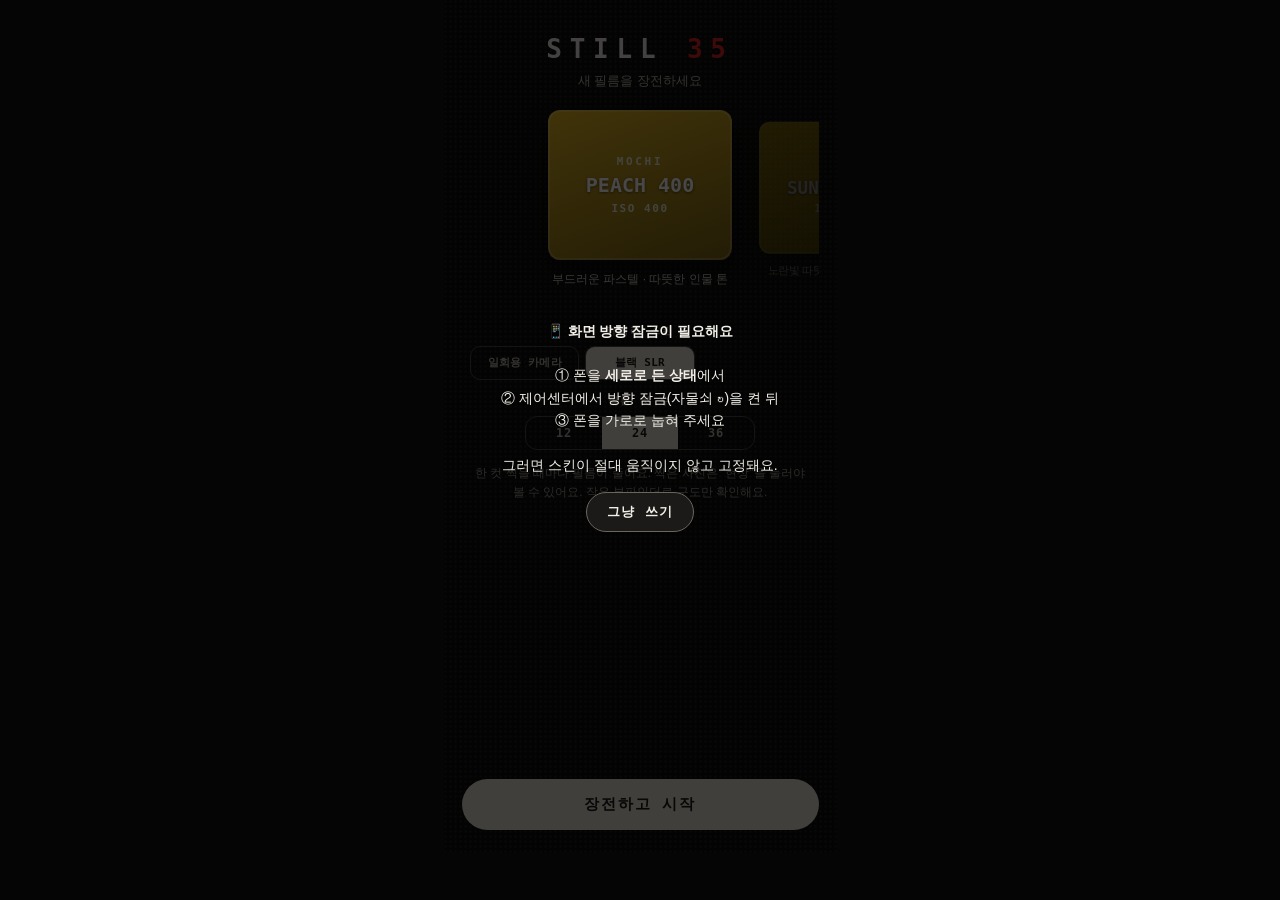
==== index.html @ a6c216f4 "Still camera web app" ====
<!doctype html>
<html lang="ko">
<head>
<meta charset="utf-8">
<meta name="viewport" content="width=device-width,initial-scale=1,viewport-fit=cover">
<meta name="apple-mobile-web-app-capable" content="yes">
<meta name="apple-mobile-web-app-status-bar-style" content="black-translucent">
<title>Still Film</title>
<link rel="manifest" href="manifest.json">
<link rel="stylesheet" href="film.css?v=20261022a">
<link rel="stylesheet" href="skins.css?v=20261022a">
<link rel="stylesheet" href="bodies.css?v=20261022a">
<link rel="stylesheet" href="photo.css?v=20261022a">
<link rel="stylesheet" href="realskins.css?v=20261022a">
<link rel="stylesheet" href="photo2.css?v=20261022a">
<link rel="stylesheet" href="photo3.css?v=20261022a">
<link rel="stylesheet" href="photo4.css?v=20261022a">
<link rel="apple-touch-icon" href="icons/film-180.png">
<meta name="theme-color" content="#000000">
<meta name="apple-mobile-web-app-title" content="Still Film">
<style>
:root{
  --bg:#050505; --ink:#f2efe8; --dim:#8d8a84; --red:#d8231f; --metal:#c9c6bf;
  --mono:ui-monospace,"SF Mono",Menlo,Consolas,monospace;
}
*{box-sizing:border-box;margin:0;padding:0;-webkit-tap-highlight-color:transparent}
html,body{height:100%;background:var(--bg);color:var(--ink);font-family:-apple-system,"SF Pro Text","Segoe UI",sans-serif;overflow:hidden}
.app{position:relative;width:393px;height:852px;margin:0 auto;background:var(--bg);overflow:hidden}
@media (max-width:420px){.app{width:100vw;height:100dvh}}

/* status bar */
.status{height:47px;display:flex;justify-content:space-between;align-items:flex-end;padding:0 30px 6px;font-size:15px;font-weight:600}
.status .r{display:flex;gap:6px;align-items:center;font-size:12px}
.bat{width:24px;height:11px;border:1px solid var(--dim);border-radius:3px;position:relative}
.bat::after{content:"";position:absolute;inset:1px 5px 1px 1px;background:var(--ink);border-radius:1px}

/* top bar */
.top{height:52px;display:flex;align-items:center;justify-content:space-between;padding:0 22px}
.top .ic{width:34px;height:34px;display:grid;place-items:center;color:var(--ink)}
.top svg{width:22px;height:22px;stroke:currentColor;fill:none;stroke-width:1.4;stroke-linecap:round;stroke-linejoin:round}
.dot{width:9px;height:9px;border-radius:50%;background:var(--red);box-shadow:0 0 8px rgba(216,35,31,.7)}
.ratio{font:500 12px var(--mono);letter-spacing:.08em;border:1px solid var(--dim);padding:5px 9px;border-radius:3px}

/* viewfinder 2:3 */
.vf{position:relative;width:100%;height:calc(393px*1.5);background:#000;overflow:hidden}
@media (max-width:420px){.vf{height:calc(100vw*1.5)}}
.scene{position:absolute;inset:0;width:100%;height:100%;transition:filter .3s}
.grain{position:absolute;inset:0;width:100%;height:100%;mix-blend-mode:overlay;opacity:.35;pointer-events:none}
.vig{position:absolute;inset:0;background:radial-gradient(ellipse at center,transparent 55%,rgba(0,0,0,.45));pointer-events:none}
.grid{position:absolute;inset:0;background:
  linear-gradient(to right,transparent 33.2%,rgba(255,255,255,.22) 33.3%,transparent 33.5%,transparent 66.5%,rgba(255,255,255,.22) 66.6%,transparent 66.8%),
  linear-gradient(to bottom,transparent 33.2%,rgba(255,255,255,.22) 33.3%,transparent 33.5%,transparent 66.5%,rgba(255,255,255,.22) 66.6%,transparent 66.8%);pointer-events:none}
/* leica frame lines */
.frame{position:absolute;left:18px;right:18px;top:40px;bottom:150px;pointer-events:none}
.frame i{position:absolute;width:22px;height:22px;border:solid rgba(255,255,255,.9);border-width:0}
.frame i:nth-child(1){left:0;top:0;border-width:1.5px 0 0 1.5px}
.frame i:nth-child(2){right:0;top:0;border-width:1.5px 1.5px 0 0}
.frame i:nth-child(3){left:0;bottom:0;border-width:0 0 1.5px 1.5px}
.frame i:nth-child(4){right:0;bottom:0;border-width:0 1.5px 1.5px 0}
.focus{position:absolute;left:50%;top:46%;width:74px;height:74px;margin:-37px 0 0 -37px;border:1px solid rgba(255,255,255,.85);pointer-events:none}
.focus::before,.focus::after{content:"";position:absolute;background:var(--red)}
.focus::before{left:50%;top:-8px;width:1px;height:8px}
.focus::after{left:50%;bottom:-8px;width:1px;height:8px}

/* readout */
.readout{position:absolute;left:0;right:0;top:0;display:flex;justify-content:center;gap:16px;padding:12px 0;font:500 11.5px var(--mono);letter-spacing:.06em;color:var(--ink);text-shadow:0 1px 3px rgba(0,0,0,.6)}
.readout b{color:#ffd23f;font-weight:600}
body.shot .app{margin:0}

/* ── 실사용 UI 보강 ── */
body:not(.shot) .status > *{visibility:hidden}   /* 가짜 상태바는 스크린샷 전용 */
body:not(.shot) .home{display:none}
.bar{position:absolute;left:0;right:0;background:rgba(0,0,0,.82);pointer-events:none;z-index:2}
.toast{position:absolute;top:44px;left:50%;transform:translateX(-50%);padding:7px 14px;border-radius:16px;background:rgba(0,0,0,.7);font:500 12px var(--mono);letter-spacing:.04em;opacity:0;transition:opacity .25s;pointer-events:none;z-index:6;white-space:nowrap}
.toast.on{opacity:1}
.msg{position:absolute;inset:0;display:none;flex-direction:column;align-items:center;justify-content:center;gap:16px;background:rgba(0,0,0,.72);text-align:center;font-size:14px;line-height:1.6;padding:0 40px;z-index:7}
.msg.on{display:flex}
.msg button,.gb button{font:600 13px var(--mono);letter-spacing:.1em;padding:10px 20px;border-radius:20px;border:1px solid #6b665c;background:#1b1a18;color:var(--ink)}
.shotflash{position:absolute;inset:0;background:#000;opacity:0;pointer-events:none;z-index:5}
.shotflash.on{opacity:1}
.countdown{position:absolute;inset:0;display:none;place-items:center;font:200 120px var(--mono);color:#fff;text-shadow:0 2px 12px rgba(0,0,0,.6);z-index:5;pointer-events:none}
.countdown.on{display:grid}
.top .ic[data-v]::after{content:attr(data-v);position:absolute;margin:30px 0 0 22px;font:700 8px var(--mono);color:#ffd23f}
.top .ic{position:relative}
.top .ic[data-v=""]::after{content:""}
.dial .mk{position:absolute;top:-7px;width:2px;height:26px;margin-left:-1px;background:var(--red);z-index:2}
.app .dial .ticks::after{display:none}
.thumb,.flip,.shutter,.ratio,.top .ic,.zoom span,.filters div{cursor:pointer}
.gallery{position:absolute;inset:0;background:#000;z-index:20;display:none;flex-direction:column}
.gallery.on{display:flex}
.gh{display:flex;justify-content:space-between;align-items:center;padding:58px 22px 12px;font:600 14px var(--mono);letter-spacing:.12em}
#gclose{color:var(--dim)}
.gg{flex:1;overflow:auto;display:grid;grid-template-columns:repeat(3,1fr);gap:2px;align-content:start}
.gg img{width:100%;aspect-ratio:1;object-fit:cover}
.gg .empty{grid-column:1/-1;text-align:center;color:var(--dim);margin-top:80px;font-size:14px}
.gv{position:absolute;inset:0;background:#000;display:none;flex-direction:column;align-items:center;justify-content:center;gap:20px;padding-top:40px}
.gv.on{display:flex}
.gv img{max-width:100%;max-height:70%}
.gb{display:flex;gap:10px}
.gb .del{color:#ff7b72}

/* ── 옛날 카메라 바디 (가죽·금속) ── */
.app{background:
  radial-gradient(circle at 30% 30%,rgba(255,255,255,.05) 0 1px,transparent 1.5px) 0 0/5px 5px,
  radial-gradient(circle at 70% 70%,rgba(0,0,0,.55) 0 1px,transparent 1.6px) 2px 2px/5px 5px,
  linear-gradient(#1a1a19,#0d0d0c)}
.app .vf{box-shadow:0 -1px 0 #4a4741,0 1px 0 #4a4741,0 -3px 0 #050505,0 3px 0 #050505}
.app .top .ic{width:36px;height:36px;border-radius:50%;color:#1b1a18;
  background:radial-gradient(circle at 35% 30%,#dedad0,#8f8b82 60%,#55524b);box-shadow:0 0 0 1.5px #0a0a0a,0 2px 3px rgba(0,0,0,.6)}
.app .top svg{width:18px;height:18px;stroke-width:1.6}
.app .ratio{color:#9b968b;border-color:#4a4741;text-shadow:0 1px 0 #000;letter-spacing:.16em}
.app .bottom{background:transparent}
.app .dial .ticks{background:repeating-linear-gradient(to right,#d4d0c6 0 2px,#5d5a53 2px 5px);height:12px;top:12px;border-radius:3px;box-shadow:0 0 0 1.5px #0a0a0a,0 2px 4px rgba(0,0,0,.6);opacity:1}
.app .dial .ticks::after{top:-7px;height:26px}
.app .dial .lab{color:#9b968b;letter-spacing:.1em;top:-10px}
.app .dial{height:30px;margin-bottom:14px}
.app .shutter{background:repeating-conic-gradient(#cfcbc1 0 4deg,#8a867d 4deg 8deg);padding:9px;box-shadow:0 0 0 2px #0a0a0a,0 4px 8px rgba(0,0,0,.7)}
.app .shutter b{background:radial-gradient(circle at 38% 32%,#f9f7f0,#bcb9b0 50%,#7a776f);box-shadow:inset 0 0 0 1.5px rgba(0,0,0,.35),inset 0 -5px 8px rgba(0,0,0,.3);position:relative}
.app .shutter b::after{content:"";position:absolute;left:50%;top:50%;width:9px;height:9px;margin:-4.5px 0 0 -4.5px;border-radius:50%;background:var(--red)}
.app .shutter{width:84px;height:84px}
.app .thumb{box-shadow:0 0 0 2px #0a0a0a,0 0 0 3px #4a4741;border:0}
.app .flip{border:0;color:#1b1a18;background:radial-gradient(circle at 35% 30%,#dedad0,#8f8b82 60%,#55524b);box-shadow:0 0 0 1.5px #0a0a0a,0 2px 3px rgba(0,0,0,.6)}
/* level */
.level{position:absolute;left:50%;top:46%;width:150px;height:1px;margin-left:-75px;background:rgba(255,255,255,.0)}
.lvl{position:absolute;left:50%;bottom:132px;width:120px;margin-left:-60px;height:12px}
.lvl::before,.lvl::after{content:"";position:absolute;top:5px;height:1px;width:46px;background:rgba(255,255,255,.7)}
.lvl::before{left:0}.lvl::after{right:0}
.lvl em{position:absolute;left:50%;top:0;width:1px;height:11px;background:var(--red)}

/* overlay controls on viewfinder */
.zoom{position:absolute;left:0;right:0;bottom:84px;display:flex;justify-content:center;gap:10px}
.zoom span{font:500 12px var(--mono);width:36px;height:36px;border-radius:50%;display:grid;place-items:center;background:rgba(0,0,0,.45);backdrop-filter:blur(6px);color:var(--ink)}
.zoom span.on{color:#ffd23f;border:1px solid rgba(255,210,63,.6)}
.filters{position:absolute;left:0;right:0;bottom:14px;display:flex;gap:10px;overflow:hidden;padding:0 14px;justify-content:space-between}
.filters div{flex:1;text-align:center;font:500 9.5px var(--mono);letter-spacing:.04em;color:var(--dim);text-shadow:0 1px 2px #000}
.filters div i{display:block;margin:0 auto 5px;width:38px;height:38px;border-radius:50%;border:1px solid rgba(255,255,255,.35);background-size:cover}
.filters div.on{color:var(--ink)}
.filters div.on i{border:1.5px solid var(--red);box-shadow:0 0 0 2px rgba(0,0,0,.5)}

/* bottom body */
.bottom{position:absolute;left:0;right:0;bottom:0;height:calc(852px - 47px - 52px - 393px*1.5);display:flex;flex-direction:column;justify-content:center;background:linear-gradient(#0a0a0a,#000)}
@media (max-width:420px){.bottom{height:calc(100dvh - 99px - 100vw*1.5)}}
.dial{height:22px;position:relative;margin:0 40px 10px;color:var(--dim);font:10px var(--mono)}
.dial .ticks{position:absolute;left:0;right:0;top:10px;height:8px;background:repeating-linear-gradient(to right,var(--dim) 0 1px,transparent 1px 12px);opacity:.7}
.dial .ticks::after{content:"";position:absolute;left:50%;top:-6px;width:1.5px;height:14px;background:var(--red)}
.dial .lab{position:absolute;top:-4px;left:0;right:0;display:flex;justify-content:space-between}
.row{display:flex;align-items:center;justify-content:space-between;padding:0 38px}
.thumb{width:46px;height:46px;border-radius:8px;border:1px solid #333;background:linear-gradient(160deg,#7fb0e6,#d9b98a 70%,#3b3025)}
.shutter{width:76px;height:76px;border-radius:50%;background:radial-gradient(circle at 35% 30%,#fafaf7,#c5c2ba 45%,#7e7b74 100%);padding:5px;box-shadow:0 0 0 2px #1a1a1a,0 0 0 3px #555}
.shutter b{display:block;width:100%;height:100%;border-radius:50%;background:radial-gradient(circle at 40% 35%,#f6f4ee,#b9b6ae);box-shadow:inset 0 0 0 1px rgba(0,0,0,.25),inset 0 -4px 8px rgba(0,0,0,.25)}
.flip{width:46px;height:46px;border-radius:50%;display:grid;place-items:center;border:1px solid #333;color:var(--ink)}
.flip svg{width:22px;height:22px;stroke:currentColor;fill:none;stroke-width:1.4;stroke-linecap:round;stroke-linejoin:round}
.home{position:absolute;bottom:7px;left:50%;width:134px;height:5px;margin-left:-67px;background:var(--ink);border-radius:3px;opacity:.9}
video#cam{position:absolute;inset:0;width:100%;height:100%;object-fit:cover;display:none}

/* ═══ 레이아웃 v2: 실기기 폭 대응 + 가로 모드 + 필터 스크롤 ═══ */
:root{--st:max(47px,env(safe-area-inset-top,0px))}
.app{display:flex;flex-direction:column}
@media (max-width:900px){.app{width:100vw;height:100dvh;margin:0}}
.app .status{height:var(--st);flex:0 0 auto}
.app .top{flex:0 0 52px}
.app .vf{flex:0 1 calc(100vw*1.5);height:auto;min-height:0;width:100%}
.app .bottom{position:relative;flex:1 0 170px;height:auto;left:auto;right:auto;bottom:auto}
.app .frame{top:40px;bottom:96px}
/* 필터 스크롤 스트립 */
.app .filters{left:0;right:0;bottom:0;display:flex;gap:0;overflow-x:auto;overflow-y:hidden;padding:26px 27% 12px;justify-content:flex-start;
  scroll-snap-type:x mandatory;-webkit-overflow-scrolling:touch;scrollbar-width:none;
  background:linear-gradient(transparent,rgba(0,0,0,.62) 45%)}
.app .filters::-webkit-scrollbar{display:none}
.app .filters div{flex:0 0 var(--fw,180px);scroll-snap-align:center;text-align:center;padding:0 2px;opacity:.42;transition:opacity .2s;white-space:nowrap}
.app .filters div b{display:block;font:600 11.5px var(--mono);letter-spacing:.1em;color:var(--ink)}
.app .filters div em{display:block;font:400 10.5px -apple-system,"SF Pro Text",sans-serif;font-style:normal;color:#d9d4c7;margin-top:4px;min-height:14px;opacity:0;transition:opacity .2s}
.app .filters div.on{opacity:1}
.app .filters div.on em{opacity:1}
.fmark{position:absolute;left:50%;bottom:50px;width:1.5px;height:9px;margin-left:-.75px;background:var(--red);z-index:3;pointer-events:none}
.app .zoom{bottom:96px}
.gf{position:absolute;left:0;right:0;bottom:0;padding:12px 20px calc(18px + env(safe-area-inset-bottom,0px));background:linear-gradient(transparent,#000 40%);display:flex;justify-content:center}
.gf button{font:600 14px var(--mono);letter-spacing:.1em;padding:14px 28px;border-radius:26px;border:1px solid #8d8a84;background:#1b1a18;color:var(--ink);min-width:240px}
.gh{padding-top:calc(max(env(safe-area-inset-top,0px),44px) + 12px)}
#gclose{color:var(--ink);padding:8px 0 8px 16px}
.gg{padding-bottom:100px}
.gv{z-index:3}
.gv .gb{padding-bottom:calc(10px + env(safe-area-inset-bottom,0px))}

/* ── 가로 모드 ── */
@media (orientation:landscape) and (max-height:600px){
  .app{flex-direction:row}
  .app .status{display:none}
  .app .top{order:1;flex:0 0 calc(104px + env(safe-area-inset-left,0px));height:auto;flex-direction:column;justify-content:space-evenly;align-items:center;padding:8px 0 8px env(safe-area-inset-left,0px)}
  .app .vf{order:2;flex:1 1 auto;width:auto;height:100%;min-width:0}
  .app .bottom{order:3;flex:0 0 calc(124px + env(safe-area-inset-right,0px));height:auto;min-height:0;padding:10px env(safe-area-inset-right,0px) 10px 0;align-items:center;justify-content:space-between}
  .app .row{flex-direction:column;gap:12px;padding:0}
  .app .dial{width:92px;margin:0;height:30px}
  .app .dial .lab{display:none}
  .app .frame{top:34px;bottom:78px;left:26px;right:26px}
  .app .lvl{bottom:96px}
  .app .zoom{left:auto;right:10px;bottom:auto;top:46%;transform:translateY(-50%);flex-direction:column;justify-content:flex-start}
  .app .filters{padding-top:18px;padding-bottom:6px}
  .fmark{bottom:42px}
  .toast{top:36px}
  .app .readout{padding:8px 0}
}
</style>
</head>
<body>
<div class="app" id="app">
  <div class="status"><span id="clock">9:41</span><span class="r">5G <span class="bat"></span></span></div>

  <div class="top">
    <span class="ic"><svg viewBox="0 0 24 24"><circle cx="12" cy="12" r="3"/><path d="M12 3v3M12 18v3M3 12h3M18 12h3M5.6 5.6l2.1 2.1M16.3 16.3l2.1 2.1M18.4 5.6l-2.1 2.1M7.7 16.3l-2.1 2.1"/></svg></span>
    <span class="ic"><svg viewBox="0 0 24 24"><path d="M13 3L6 13h5l-1 8 7-10h-5z"/></svg></span>
    <span class="dot"></span>
    <span class="ic"><svg viewBox="0 0 24 24"><circle cx="12" cy="13" r="7"/><path d="M12 13V9M10 3h4"/></svg></span>
    <span class="ratio">3:2</span>
  </div>

  <div class="vf">
    <video id="cam" playsinline muted autoplay></video>
    <svg class="scene" id="scene" viewBox="0 0 393 590" preserveAspectRatio="xMidYMid slice" style="filter:saturate(.92) contrast(1.05) sepia(.18) hue-rotate(-6deg) brightness(1.02)">
      <defs>
        <linearGradient id="sky" x1="0" y1="0" x2="0" y2="1"><stop offset="0" stop-color="#2f6fb5"/><stop offset=".55" stop-color="#8fbce0"/><stop offset="1" stop-color="#e9d9b8"/></linearGradient>
        <linearGradient id="road" x1="0" y1="0" x2="0" y2="1"><stop offset="0" stop-color="#6d6a64"/><stop offset="1" stop-color="#3a3834"/></linearGradient>
        <filter id="blur"><feGaussianBlur stdDeviation="14"/></filter>
      </defs>
      <rect width="393" height="590" fill="url(#sky)"/>
      <g fill="#fff" filter="url(#blur)" opacity=".92"><ellipse cx="90" cy="120" rx="110" ry="30"/><ellipse cx="260" cy="170" rx="130" ry="26"/><ellipse cx="330" cy="80" rx="80" ry="20"/></g>
      <g fill="#fff" opacity=".85"><ellipse cx="110" cy="135" rx="70" ry="14"/><ellipse cx="250" cy="182" rx="90" ry="12"/></g>
      <!-- buildings -->
      <g>
        <rect x="-5" y="300" width="118" height="190" fill="#b4513a"/>
        <rect x="113" y="270" width="96" height="220" fill="#e4dccd"/>
        <rect x="209" y="320" width="110" height="170" fill="#8b4a35"/>
        <rect x="319" y="285" width="90" height="205" fill="#d3c9b6"/>
        <g fill="#2b3a4a" opacity=".75">
          <rect x="14" y="325" width="22" height="30"/><rect x="50" y="325" width="22" height="30"/><rect x="14" y="380" width="22" height="30"/><rect x="50" y="380" width="22" height="30"/>
          <rect x="128" y="295" width="20" height="26"/><rect x="164" y="295" width="20" height="26"/><rect x="128" y="345" width="20" height="26"/><rect x="164" y="345" width="20" height="26"/>
          <rect x="226" y="345" width="22" height="28"/><rect x="266" y="345" width="22" height="28"/>
          <rect x="334" y="312" width="20" height="28"/><rect x="366" y="312" width="20" height="28"/>
        </g>
      </g>
      <!-- trees -->
      <g fill="#35552b"><circle cx="30" cy="305" r="34"/><circle cx="68" cy="320" r="28"/><circle cx="340" cy="330" r="38"/></g>
      <!-- road -->
      <rect y="490" width="393" height="100" fill="url(#road)"/>
      <path d="M180 590 L196 490 L202 490 L240 590Z" fill="#e8e1cf" opacity=".85"/>
      <!-- pole + wires -->
      <rect x="258" y="130" width="5" height="370" fill="#2d2d2d"/>
      <path d="M0 150 Q130 175 258 142 T393 150" stroke="#222" stroke-width="1.2" fill="none"/>
      <path d="M0 170 Q130 196 258 162 T393 170" stroke="#222" stroke-width="1.2" fill="none"/>
      <rect x="248" y="140" width="25" height="9" fill="#2d2d2d"/>
      <!-- sign -->
      <circle cx="262" cy="250" r="17" fill="#fff" stroke="#c6282a" stroke-width="5"/>
      <text x="262" y="256" font-size="15" font-weight="700" text-anchor="middle" fill="#222" font-family="Arial">50</text>
    </svg>
    <svg class="grain" id="grain" xmlns="http://www.w3.org/2000/svg"><filter id="n"><feTurbulence type="fractalNoise" baseFrequency=".9" numOctaves="2" stitchTiles="stitch"/><feColorMatrix type="saturate" values="0"/></filter><rect width="100%" height="100%" filter="url(#n)"/></svg>
    <div class="vig"></div>
    <div class="grid"></div>
    <div class="frame"><i></i><i></i><i></i><i></i></div>
    <div class="focus"></div>
    <div class="readout"><span>ISO <b>100</b></span><span>1/250</span><span>EV <b>+0.3</b></span><span>AWB</span></div>
    <div class="lvl"><em></em></div>
    <div class="zoom"><span>0.5</span><span class="on">1×</span><span>2</span></div>
    <div class="filters" id="filters"></div>
  </div>

  <div class="bottom">
    <div class="dial"><div class="lab"><span>−2</span><span>−1</span><span>0</span><span>+1</span><span>+2</span></div><div class="ticks"></div></div>
    <div class="row">
      <div class="thumb"></div>
      <div class="shutter" id="shutter"><b></b></div>
      <div class="flip"><svg viewBox="0 0 24 24"><path d="M4 9a8 8 0 0113-3l2 2M20 15a8 8 0 01-13 3l-2-2M19 4v4h-4M5 20v-4h4"/></svg></div>
    </div>
  </div>
  <div class="home"></div>
</div>

<script>window.STILL_APP="film"</script>
<script src="app.js?v=20261022a"></script>
</body>
</html>
---- film.css ----
/* ═════ 필름 카메라 UI · 장전 화면 · 앨범 · 뷰어 · 모달 ═════ */
:root{--ink:#f2efe8;--dim:#8d8a84;--red:#d8231f;--mono:ui-monospace,"SF Mono",Menlo,Consolas,monospace;--amber:#ffcf5a}
.fadeov{position:absolute;inset:0;pointer-events:none}
.app .filters div small{display:block;font:500 9px var(--mono);letter-spacing:.12em;color:#a8a398;margin-top:3px}

/* 모드 전환 */
.m-film .status,.m-film .top,.m-film .vf,.m-film .bottom,.m-film .home{display:none!important}
.film{position:absolute;inset:0;display:none;z-index:8;overflow:hidden;--c:#e8b923;--sf:env(safe-area-inset-top,0px)}
.m-film .film{display:block}

/* 필름 카메라 뒷면: 검정 다이아몬드 가죽 + 은색 윗판 */
.shell{position:absolute;inset:0;display:flex;flex-direction:column;align-items:center;
  background:
    repeating-linear-gradient(45deg,rgba(0,0,0,.6) 0 1.5px,transparent 1.5px 9px),
    repeating-linear-gradient(-45deg,rgba(0,0,0,.6) 0 1.5px,transparent 1.5px 9px),
    repeating-linear-gradient(45deg,rgba(255,255,255,.055) 0 1px,transparent 1px 9px) 4px 0,
    #181817}
.plate2{position:relative;flex:0 0 auto;width:100%;height:calc(var(--sf) + 258px);z-index:2;
  background:repeating-linear-gradient(90deg,rgba(255,255,255,.14) 0 1px,transparent 1px 3px),linear-gradient(#e8e3d5,#bfb9aa 55%,#9d978a 56%,#c9c3b5);
  border-bottom:2px solid #0a0a0a;box-shadow:0 6px 14px rgba(0,0,0,.75),inset 0 -2px 0 rgba(255,255,255,.35)}
.pt{position:absolute;left:0;right:0;top:calc(var(--sf) + 14px);text-align:center;font:800 11px var(--mono);letter-spacing:.7em;text-indent:.7em;color:#6a6458;text-shadow:0 1px 0 rgba(255,255,255,.5)}
.cnt,.onsw{position:absolute;top:calc(var(--sf) + 56px);width:70px;height:46px;border-radius:9px;background:#0b0b0a;box-shadow:inset 0 0 8px #000,0 0 0 2px #6d675b,0 2px 5px rgba(0,0,0,.5)}
.cnt{left:20px;display:flex;flex-direction:column;align-items:center;justify-content:center}
.cnt small{font:600 8px var(--mono);letter-spacing:.2em;color:#9a8750}
.cnt b{font:600 26px var(--mono);color:#ffcf5a;text-shadow:0 0 8px rgba(255,170,40,.6);line-height:1.05}
.cnt b.low{color:#ff6a4a;text-shadow:0 0 8px rgba(255,60,40,.7)}
.onsw{right:20px;display:flex;align-items:center;justify-content:center;gap:7px}
.onsw i{width:26px;height:12px;border-radius:6px;background:linear-gradient(#d9d5ca,#8d897f)}
.onsw small{font:700 9px var(--mono);color:#c9c4b8;letter-spacing:.14em}
.eye{position:absolute;left:50%;top:calc(var(--sf) + 40px);transform:translateX(-50%);padding:10px;border-radius:20px;background:#0b0b0a;
  box-shadow:0 0 0 3px #6d675b,0 0 0 5px #0b0b0a,0 8px 14px rgba(0,0,0,.6)}
.vfwin{position:relative;height:170px;aspect-ratio:2/3;background:#000;border-radius:9px;overflow:hidden;box-shadow:inset 0 0 22px rgba(0,0,0,.9)}
.vfwin::after{content:"";position:absolute;inset:0;background:linear-gradient(125deg,rgba(255,255,255,.14),transparent 38%),radial-gradient(ellipse at center,transparent 58%,rgba(0,0,0,.5));pointer-events:none}
.vfframe{position:absolute;inset:9px;border:1px solid rgba(255,255,255,.55);pointer-events:none;z-index:2}
.vfframe::before,.vfframe::after{content:"";position:absolute;left:50%;background:var(--red)}
.vfframe::before{top:0;width:1px;height:6px}.vfframe::after{bottom:0;width:1px;height:6px}

/* 필름 라벨 창 (필름 상자가 보이는 메모 홀더) */
.memo{flex:0 0 auto;margin-top:28px;padding:9px;border-radius:7px;background:linear-gradient(#dcd7c9,#9e988a);box-shadow:0 4px 10px rgba(0,0,0,.75),inset 0 1px 0 rgba(255,255,255,.65)}
.mwin{position:relative;width:216px;height:138px;border:3px solid #0a0a0a;overflow:hidden;background:#f4f1e8}
.mwin::after{content:"";position:absolute;inset:0;background:linear-gradient(120deg,rgba(255,255,255,.35),transparent 30%);pointer-events:none}
.lbl{position:absolute;inset:0;display:flex;flex-direction:column;justify-content:space-between;padding:8px 10px 7px;color:#141414;font-family:var(--mono);--ct:#fff}
.lt{display:flex;justify-content:space-between;align-items:center;gap:6px}
.lt small{font:800 10px var(--mono);letter-spacing:.2em;background:var(--c);color:var(--ct);padding:3px 7px;border-radius:2px}
.lt em{font:700 7px var(--mono);font-style:normal;letter-spacing:.06em;text-align:right}
.lm{display:flex;align-items:flex-end;justify-content:space-between;gap:6px}
.lm b{font:900 16px "Arial Black",Impact,var(--mono);letter-spacing:.01em;line-height:1;white-space:nowrap;overflow:hidden}
.lm i{font:900 46px "Arial Black",Impact,var(--mono);font-style:normal;line-height:.85;color:#111}
.lb{display:flex;justify-content:space-between;border-top:3px solid var(--c);padding-top:4px;font:700 9px var(--mono);letter-spacing:.08em}

/* 와인딩 레버 */
.wslot{position:relative;flex:0 0 auto;margin-top:auto;width:calc(100% - 56px);height:58px;border-radius:30px;--p:0;
  background:#050505;box-shadow:inset 0 3px 8px #000,0 0 0 2px #2a2926,0 0 0 4px #0b0b0a,0 1px 0 4px rgba(255,255,255,.07)}
.wslot .tk{position:absolute;left:108px;right:84px;top:50%;height:10px;margin-top:-5px;opacity:.7;
  background:repeating-linear-gradient(90deg,#5a574f 0 2px,transparent 2px 14px);background-position-x:calc(var(--p)*-42px)}
.lever{position:absolute;left:4px;top:4px;width:94px;height:50px;border-radius:26px;z-index:2;touch-action:none;cursor:grab;
  background:repeating-linear-gradient(90deg,rgba(0,0,0,.2) 0 1px,transparent 1px 4px),linear-gradient(#f0ede5,#b9b5ab 50%,#8a867d);
  box-shadow:0 0 0 1.5px #0a0a0a,0 3px 6px rgba(0,0,0,.7),inset 0 1px 0 rgba(255,255,255,.75);
  display:flex;align-items:center;justify-content:center;transition:left .28s cubic-bezier(.2,.9,.3,1)}
.lever.drag{transition:none;cursor:grabbing}
.lever b{font:700 11px var(--mono);letter-spacing:.2em;color:#2a2823}
.lever.wig{animation:wig .45s}
@keyframes wig{0%,100%{transform:translateX(0)}20%{transform:translateX(8px)}40%{transform:translateX(-3px)}60%{transform:translateX(6px)}80%{transform:translateX(-2px)}}
.wst{position:absolute;right:18px;top:50%;transform:translateY(-50%);font:700 9px var(--mono);letter-spacing:.12em;color:#8d8a84}
.wst[data-s=ok]{color:#6fe08a}.wst[data-s=end]{color:#ffb02e}

/* 셔터 버튼 (은색 링 + 검정 돔) */
.fshut{position:relative;flex:0 0 auto;margin:24px 0 calc(34px + env(safe-area-inset-bottom,0px));width:98px;height:98px;border-radius:50%;padding:10px;cursor:pointer;
  background:repeating-conic-gradient(#d9d5ca 0 4deg,#8e8a80 4deg 8deg);box-shadow:0 0 0 3px #0a0a0a,0 6px 12px rgba(0,0,0,.75);transition:filter .2s,transform .08s}
.fshut:active{transform:scale(.96)}
.fshut b{display:block;width:100%;height:100%;border-radius:50%;background:radial-gradient(circle at 38% 30%,#52524e,#151514 55%,#000);box-shadow:inset 0 2px 4px rgba(255,255,255,.22),inset 0 -5px 9px rgba(0,0,0,.85)}
.fshut.lock{filter:brightness(.6) saturate(.6)}

/* 뒷덮개 나사 (설정 진입, 눈에 안 띄게) */
.screw{position:absolute;left:18px;bottom:calc(42px + env(safe-area-inset-bottom,0px));width:44px;height:44px;border:0;background:none;z-index:4}
.screw::before{content:"";position:absolute;left:10px;top:10px;width:24px;height:24px;border-radius:50%;background:radial-gradient(circle at 35% 30%,#bdb9ae,#6e6a61 70%,#3d3a34);opacity:.5;box-shadow:0 0 0 1.5px rgba(0,0,0,.6)}
.screw::after{content:"";position:absolute;left:14px;top:21px;width:16px;height:2px;background:rgba(0,0,0,.65);transform:rotate(-28deg)}

/* 가로 모드: 실제 카메라 뒷면처럼 윗판 위에 레버·셔터 */
@media all{
  .shell{display:block}
  .plate2{position:absolute;left:0;right:0;top:0;height:116px}
  .pt{top:8px}
  .cnt,.onsw{top:34px;height:44px}
  .cnt{left:calc(env(safe-area-inset-left,0px) + 22px)}
  .onsw{display:none}
  .eye{top:12px;padding:7px;border-radius:15px}
  .vfwin{height:84px;aspect-ratio:3/2}
  .memo{position:absolute;left:50%;top:140px;transform:translateX(-50%);margin:0}
  .mwin{width:260px;height:164px}
  .wslot{position:absolute;right:calc(env(safe-area-inset-right,0px) + 118px);top:30px;width:210px;height:54px;margin:0;z-index:3}
  .wslot .tk{left:92px}
  .lever{width:84px;height:46px}
  .fshut{position:absolute;right:calc(env(safe-area-inset-right,0px) + 22px);top:12px;margin:0;width:80px;height:80px;padding:8px;z-index:3}
  .screw{bottom:12px;left:calc(env(safe-area-inset-left,0px) + 14px)}
}
/* 공용 모달 */
.mdl{position:absolute;inset:0;z-index:60;background:rgba(0,0,0,.66);display:grid;place-items:center;padding:24px}
.mbox{width:min(100%,340px);background:#1a1918;border:1px solid #3a3833;border-radius:16px;padding:22px 20px 16px;text-align:center;box-shadow:0 12px 40px rgba(0,0,0,.7);max-height:86%;overflow:auto}
.mbox h3{font:700 16px -apple-system,"SF Pro Text",sans-serif;margin-bottom:8px}
.mbox p{font-size:13px;line-height:1.6;color:#b9b4a8;margin-bottom:14px}
.mbtn{display:flex;gap:8px;justify-content:center}
.mbtn.col{flex-direction:column}
.mbtn button,.mbox button,.gf button{font:600 13px var(--mono);letter-spacing:.08em;padding:12px 16px;border-radius:22px;border:1px solid #6b665c;background:#2a2926;color:var(--ink);flex:1}
.mbtn button.ghost,.mbox button.ghost,button.ghost{background:transparent;color:#b9b4a8;border-color:#3a3833}
.mbtn button.del,button.del{color:#ff8d84;border-color:#6b3a36}
.mbox button:disabled{opacity:.45}
.sset{text-align:left}.sset h3{text-align:center}
.srow{display:flex;justify-content:space-between;align-items:center;gap:10px;padding:8px 0;font-size:13px;color:#d7d2c6}
.srow .seg{flex:0 0 auto}
.snote{font-size:11px!important;margin:10px 0!important;color:#8d8a84!important}

/* 세그먼트 */
.seg{display:flex;border:1px solid #4a4741;border-radius:12px;overflow:hidden}
.seg button{flex:1;background:transparent;border:0;border-radius:0!important;color:#b9b4a8;font:600 12px var(--mono);letter-spacing:.06em;padding:9px 10px!important}
.seg button small{display:block;font-size:9px;opacity:.7;margin-top:2px}
.seg button.on{background:#e8e3d6;color:#1b1a18}

/* 장전 화면 */
.load{position:absolute;inset:0;z-index:50;display:flex;flex-direction:column;gap:14px;padding:calc(env(safe-area-inset-top,0px) + 34px) 18px calc(env(safe-area-inset-bottom,0px) + 22px);overflow-y:auto;
  background:radial-gradient(circle at 30% 30%,rgba(255,255,255,.05) 0 1px,transparent 1.5px) 0 0/5px 5px,#0c0c0b}
.lh{text-align:center}.lh b{font:700 26px var(--mono);letter-spacing:.3em}.lh b i{font-style:normal;color:var(--red)}
.lh small{display:block;margin-top:8px;font-size:13px;color:#b9b4a8}
.lcards{flex:0 0 auto;display:flex;overflow-x:auto;scroll-snap-type:x mandatory;scrollbar-width:none;padding:6px 0 4px}
.lcards::-webkit-scrollbar{display:none}
.lc{flex:0 0 var(--fw,200px);scroll-snap-align:center;text-align:center;opacity:.45;transform:scale(.88);transition:opacity .2s,transform .2s}
.lc.on{opacity:1;transform:scale(1)}
.lc .box{height:150px;margin:0 8px;border-radius:12px;display:flex;flex-direction:column;align-items:center;justify-content:center;gap:5px;
  background:linear-gradient(160deg,var(--c),color-mix(in srgb,var(--c) 55%,#000));box-shadow:0 8px 20px rgba(0,0,0,.6),inset 0 0 0 2px rgba(255,255,255,.18)}
.lc .box small{font:700 11px var(--mono);letter-spacing:.24em;color:rgba(255,255,255,.85)}
.lc .box b{font:800 20px var(--mono);color:#fff;text-shadow:0 1px 3px rgba(0,0,0,.5);padding:0 6px}
.lc .box em{font:600 11px var(--mono);font-style:normal;color:rgba(255,255,255,.85);letter-spacing:.14em}
.lc p{margin-top:10px;font-size:12px;line-height:1.5;color:#c9c4b8;padding:0 10px;min-height:36px}
.lcnt{display:flex;flex-direction:column;align-items:center;gap:8px}.lcnt small{font:600 10px var(--mono);letter-spacing:.2em;color:#9b968b}
.lcnt .seg{width:230px}
.lnote{font-size:12px;line-height:1.6;color:#9b968b;text-align:center;padding:0 8px}
#lmode{align-self:center;width:min(100%,320px)}
.load .go{margin-top:auto;font:700 15px var(--mono);letter-spacing:.12em;padding:16px;border-radius:28px;border:0;background:#e8e3d6;color:#1b1a18}

/* 앨범 · 격자 · 뷰어 */
.albums,.pg{position:absolute;inset:0;background:#000;z-index:30;display:flex;flex-direction:column}
.pg{z-index:36}
.pgh{display:flex;align-items:center;justify-content:space-between;gap:8px;padding:calc(max(env(safe-area-inset-top,0px),30px) + 10px) 14px 12px;border-bottom:1px solid #1f1e1c}
.pgh>div{text-align:center}.pgh b{display:block;font:700 15px var(--mono);letter-spacing:.1em}.pgh small{font-size:11px;color:#8d8a84}
.pgh button{background:none;border:0;color:var(--ink);font:600 13px var(--mono);padding:10px 8px;min-width:64px}
.alist{flex:1;overflow:auto;padding:12px 14px calc(20px + env(safe-area-inset-bottom,0px));display:flex;flex-direction:column;gap:10px}
.ai{display:flex;align-items:center;gap:12px;padding:14px;border-radius:14px;background:#141312;border:1px solid #2a2926}
.ai i{flex:0 0 14px;height:42px;border-radius:4px}
.ai div{flex:1;min-width:0}.ai b{display:block;font:700 13px var(--mono);letter-spacing:.06em}.ai small{display:block;margin-top:4px;font-size:12px;color:#9b968b}
.ai .go{font-size:16px;color:#b9b4a8}
.ai.now{border-style:dashed;opacity:.8}.ai.lock{opacity:.6}
.empty{grid-column:1/-1;text-align:center;color:#8d8a84;margin:80px 0;font-size:14px}
.pgg{flex:1;overflow:auto;display:grid;grid-template-columns:repeat(3,1fr);gap:2px;align-content:start;padding-bottom:calc(90px + env(safe-area-inset-bottom,0px))}
.cell{position:relative;aspect-ratio:1;background:#111}
.cell img{width:100%;height:100%;object-fit:cover;display:block}
.chk{display:none;position:absolute;right:6px;top:6px;width:22px;height:22px;border-radius:50%;border:2px solid #fff;background:rgba(0,0,0,.35)}
.pg.selecting .chk{display:block}
.cell.sel{outline:3px solid #e8e3d6;outline-offset:-3px}
.cell.sel .chk{background:#e8e3d6;box-shadow:inset 0 0 0 4px #1b1a18}
.pgf{position:absolute;left:0;right:0;bottom:0;display:none;gap:8px;padding:12px 14px calc(14px + env(safe-area-inset-bottom,0px));background:linear-gradient(transparent,#000 35%)}
.pg.selecting .pgf{display:flex}
.pgf button{font:600 13px var(--mono);padding:13px 10px;border-radius:22px;border:1px solid #6b665c;background:#2a2926;color:var(--ink);flex:1}
.pgf #gsave{flex:2;background:#e8e3d6;color:#1b1a18}
.pgf button:disabled{opacity:.4}
.viewer{position:absolute;inset:0;z-index:40;background:#000;display:flex;flex-direction:column}
.vs{flex:1;min-height:0;display:flex;overflow-x:auto;scroll-snap-type:x mandatory;scrollbar-width:none}
.vs::-webkit-scrollbar{display:none}
.sl{flex:0 0 100%;scroll-snap-align:center;scroll-snap-stop:always;display:grid;place-items:center}
.sl img{max-width:100%;max-height:100%;object-fit:contain}
.vbar{flex:0 0 auto;padding:10px 14px calc(14px + env(safe-area-inset-bottom,0px));display:flex;flex-direction:column;gap:10px;align-items:center;background:#000}
.vbar span{font:500 12px var(--mono);color:#9b968b;letter-spacing:.1em}
.vbar div{display:flex;gap:8px;width:100%}
.vbar button{flex:1;font:600 13px var(--mono);padding:13px 8px;border-radius:22px;border:1px solid #6b665c;background:#2a2926;color:var(--ink)}
.backbar{position:absolute;left:0;right:0;top:calc(max(env(safe-area-inset-top,0px),26px) + 6px);z-index:45;display:flex;justify-content:space-between;padding:0 14px;pointer-events:none}
.backbar button{pointer-events:auto;font:600 12px var(--mono);padding:10px 14px;border-radius:20px;border:1px solid #6b665c;background:rgba(20,19,18,.85);color:var(--ink)}
.mbtn.col button{flex:none}
body.shot .msg{display:none!important}
.vfwin>.scene{position:absolute;inset:0;width:100%;height:100%}
.mbtn.col button{display:flex;align-items:center;justify-content:center;gap:10px}
.mbtn button svg{width:20px;height:20px;stroke:currentColor;fill:none;stroke-width:1.6;stroke-linecap:round;stroke-linejoin:round}
body.fix .app{width:393px!important;height:852px!important;margin:0!important}

/* ═════ 스킨: 공통 휠/레버 애니메이션 ═════ */
.rw{display:none}
.sk-kodak .lever{display:none}
.lever.kk{animation:kk .34s cubic-bezier(.2,.9,.3,1)}
@keyframes kk{0%{transform:scale(1.05)}35%{transform:translateX(-7px) rotate(-1.5deg)}65%{transform:translateX(3px)}100%{transform:none}}
.rw.wig{animation:wig .45s}
.deco{display:none}

/* ═════ 스킨: 일회용 카메라 (노란 몸체 · 빨간 윗판 · 굴리는 롤 휠) ═════ */
.film.sk-kodak .shell{background:
  radial-gradient(circle at 22% 12%,rgba(255,255,255,.42),transparent 42%),
  repeating-linear-gradient(0deg,rgba(0,0,0,.045) 0 1px,transparent 1px 3px),
  linear-gradient(180deg,#f8cf1a,#f2bc05 55%,#dc9f00)}
.film.sk-kodak .plate2{height:calc(var(--sf) + 250px);background:linear-gradient(#ea4431,#c42a1c);border-bottom:3px solid #111;box-shadow:0 7px 0 #8a1a10,0 9px 12px rgba(0,0,0,.35),inset 0 2px 0 rgba(255,255,255,.3)}
.film.sk-kodak .pt{color:#fff;text-shadow:0 1px 0 rgba(0,0,0,.35);letter-spacing:.55em;text-indent:.55em}
.film.sk-kodak .cnt{top:calc(var(--sf) + 78px);width:66px;height:66px;border-radius:50%;background:#f7f3e4;box-shadow:inset 0 3px 6px rgba(0,0,0,.45),0 0 0 3px #111}
.film.sk-kodak .cnt b{color:#111;text-shadow:none;font-size:25px}
.film.sk-kodak .cnt small{color:#666}
.film.sk-kodak .cnt b.low{color:#c42a1c;text-shadow:none}
.film.sk-kodak .onsw{top:calc(var(--sf) + 78px);width:66px;height:66px;border-radius:14px;background:repeating-linear-gradient(90deg,#f6efd6 0 3px,#d9d0ae 3px 6px);box-shadow:inset 0 0 8px rgba(0,0,0,.4),0 0 0 3px #111}
.film.sk-kodak .onsw i,.film.sk-kodak .onsw small{display:none}
.film.sk-kodak .eye{background:#111;border-radius:12px;padding:8px;box-shadow:0 0 0 3px #fff,0 0 0 6px #111,0 8px 12px rgba(0,0,0,.45)}
.film.sk-kodak .vfwin{border-radius:5px;height:164px}
.film.sk-kodak .memo{padding:0;background:none;box-shadow:none;margin-top:30px}
.film.sk-kodak .mwin{width:246px;height:116px;border:3px solid #111;background:#f8d21e}
.film.sk-kodak .mwin::after{display:none}
.film.sk-kodak .lbl{background:#f8d21e}
.film.sk-kodak .lt small{background:#111;color:#fff}
.film.sk-kodak .lm b{font-size:15px}.film.sk-kodak .lm i{font-size:40px}
.film.sk-kodak .lb{border-top-color:#111}
.film.sk-kodak .deco{display:flex;flex-direction:column;gap:7px;width:246px;margin-top:26px;font:800 12px var(--mono);letter-spacing:.04em;color:#1a1608}
.film.sk-kodak .deco span{display:flex;align-items:center;gap:8px}
.film.sk-kodak .deco{counter-reset:n}
.film.sk-kodak .deco span::before{counter-increment:n;content:counter(n);flex:0 0 20px;height:20px;border-radius:50%;background:#111;color:#f8cf1a;display:grid;place-items:center;font:800 11px var(--mono)}
.film.sk-kodak .wslot{height:68px;border-radius:14px;margin-top:auto;background:linear-gradient(#3b3b39,#1b1b1a);box-shadow:inset 0 3px 8px #000,0 0 0 3px #111,0 4px 0 3px rgba(255,255,255,.3)}
.film.sk-kodak .wslot .tk{display:none}
.film.sk-kodak .rw{display:block;position:absolute;left:10px;right:10px;top:9px;bottom:9px;border-radius:8px;overflow:hidden;touch-action:none;cursor:ew-resize;
  background:repeating-linear-gradient(90deg,#4d4b46 0 2px,#d9d5ca 2px 4px,#a9a59b 4px 6px);background-position-x:calc(var(--rp,0)*1px);box-shadow:0 0 0 1.5px #000}
.film.sk-kodak .rw::after{content:"";position:absolute;inset:0;background:linear-gradient(90deg,rgba(0,0,0,.6),transparent 18%,rgba(255,255,255,.24) 50%,transparent 82%,rgba(0,0,0,.6));pointer-events:none}
.film.sk-kodak .wst{right:auto;left:2px;top:-24px;transform:none;color:#1a1608;font-size:10px}
.film.sk-kodak .wst[data-s=ok]{color:#0b7a2b}.film.sk-kodak .wst[data-s=end]{color:#b44a00}
.film.sk-kodak .fshut{background:radial-gradient(circle at 36% 28%,#ff9d6e,#e8402e 52%,#9a1c10);padding:0;box-shadow:0 0 0 5px #111,0 0 0 9px #fff,0 0 0 11px #111,0 7px 12px rgba(0,0,0,.4)}
.film.sk-kodak .fshut b{background:none;box-shadow:inset 0 3px 5px rgba(255,255,255,.4),inset 0 -7px 11px rgba(0,0,0,.4)}
.film.sk-kodak .screw::before{background:radial-gradient(circle at 35% 30%,#fff3b0,#b98a00);opacity:.5}
@media all{
  .film.sk-kodak .plate2{height:116px}
  .film.sk-kodak .cnt{top:24px;width:64px;height:64px}
  .film.sk-kodak .onsw{display:none}
  .film.sk-kodak .deco{display:none}
  .film.sk-kodak .wslot{height:56px;top:30px}
  .film.sk-kodak .wst{top:auto;bottom:-22px}
  .film.sk-kodak .vfwin{height:84px}
  .film.sk-kodak .memo{top:146px}
  .film.sk-kodak .mwin{width:270px;height:140px}
  .film.sk-kodak .lm b{font-size:18px}.film.sk-kodak .lm i{font-size:50px}
  .film.sk-kodak .fshut{box-shadow:0 0 0 4px #111,0 0 0 7px #fff,0 0 0 9px #111}
}

/* 앨범(롤) 선택 삭제 */
.albums .ai .chk{display:none;flex:0 0 22px;height:22px;border-radius:50%;border:2px solid #b9b4a8;background:transparent}
.albums.selecting .ai[data-r] .chk{display:block}
.albums .ai.sel{border-color:#e8e3d6;background:#1d1c1a}
.albums .ai.sel .chk{background:#e8e3d6;box-shadow:inset 0 0 0 4px #1b1a18;border-color:#e8e3d6}
.albums .ai .rc{flex:0 0 14px;height:42px;border-radius:4px}
.albums .ai.now .rc{opacity:.8}
.albums .alf{display:none}
.albums.selecting .alf{display:flex}
.albums.selecting .alist{padding-bottom:100px}
---- skins.css ----
/* ═══════ 카메라 스킨 (film.css 뒤에 로드) — 클래식 암 레버 + 스킨별 외관 ═══════ */

/* 공통: 윗판 위 와인딩 레버 (일회용 제외) — 뒤에서 비스듬히 본 수평 회전 */
.wslot{display:none}
.film.sk-kodak .wslot{display:block}
.film:not(.sk-kodak) .onsw{display:none}
.film:not(.sk-kodak) .fshut{margin-top:auto}
.lvz{display:block;position:absolute;z-index:4;left:52%;top:calc(var(--sf) + 100px);width:48%;height:142px;margin:0;
  --px:72%;--py:96px;--L:70px;--sc:.55;--k:calc(var(--L) / 110);touch-action:none;
  --ar1:#f7f5ee;--ar2:#b7b3a9;--ar3:#7a766d;--pd1:#5a5a56;--pd2:#222221;--pd3:#070707;--tb1:#7a7a75;--tb2:#2e2e2c;--rg:rgba(255,255,255,.14)}
.film.sk-kodak .lvz{display:none}
/* 윗판에 새겨진 궤적(납작한 타원 호) */
.lvz .groove{position:absolute;left:calc(var(--px) - var(--L));top:calc(var(--py) - var(--L)*var(--sc));width:calc(var(--L)*2);height:calc(var(--L)*2*var(--sc));box-sizing:border-box;border-radius:50%;
  border:2px dotted var(--rg);clip-path:inset(0 0 50% 0);pointer-events:none}
.lvz .armw{position:absolute;inset:0;pointer-events:none;z-index:2;filter:drop-shadow(2px 5px 3px rgba(0,0,0,.55))}
.lvz .armp{position:absolute;inset:0;transform:scaleY(var(--sc));transform-origin:var(--px) var(--py)}
.lvz .arm{position:absolute;left:calc(var(--px) - var(--k)*24);top:calc(var(--py) - var(--k)*24);width:calc(var(--k)*140);height:calc(var(--k)*48);
  transform-origin:calc(var(--k)*24) calc(var(--k)*24);transform:rotate(180deg)}
.lvz .arm svg{display:block;width:100%;height:100%;overflow:visible}
.lvz .pivot{position:absolute;left:var(--px);top:var(--py);width:calc(var(--k)*58);height:calc(var(--k)*58);margin-left:calc(var(--k)*-29);margin-top:calc(var(--k)*-29);z-index:3;
  filter:drop-shadow(1px 3px 2px rgba(0,0,0,.6));transform:scaleY(.8)}
.lvz .pivot svg{display:block;width:100%;height:100%}
.lvz .wst{position:absolute;left:0;right:0;bottom:2px;text-align:center;font:700 9px var(--mono);letter-spacing:.18em;color:#6d6a60}
.lvz .wst[data-s=ok]{color:#2f9a4c}.lvz .wst[data-s=end]{color:#b87400}
.lvz.wig{animation:wig .45s}

/* ───────── 1. 크롬 레인지파인더 (은색 윗판 · 가죽 · 필름 메모 다이얼) ───────── */
.film.sk-chrome .shell{background:
  radial-gradient(circle at 20% 30%,rgba(255,255,255,.07) 0 1.2px,transparent 1.7px) 0 0/7px 7px,
  radial-gradient(circle at 70% 60%,rgba(0,0,0,.55) 0 1.5px,transparent 1.9px) 3px 2px/7px 6px,
  radial-gradient(circle at 45% 85%,rgba(255,255,255,.045) 0 1px,transparent 1.5px) 1px 3px/5px 5px,#121211}
.film.sk-chrome .plate2{height:calc(var(--sf) + 252px);border-radius:0 0 26px 26px;
  background:repeating-linear-gradient(90deg,rgba(255,255,255,.18) 0 1px,transparent 1px 3px),linear-gradient(#fbfbf8,#d4d4cf 38%,#a8a8a2 39%,#ececE7 68%,#b4b4ae);
  border-bottom:3px solid #101010;box-shadow:0 7px 0 #7e7e78,0 9px 14px rgba(0,0,0,.7),inset 0 -2px 0 rgba(255,255,255,.6)}
.film.sk-chrome .pt{font:italic 700 17px "Segoe Script","Brush Script MT",cursive;letter-spacing:.02em;text-indent:0;color:#5c5c56;top:calc(var(--sf) + 8px)}
.film.sk-chrome .cnt{width:70px;height:70px;border-radius:50%;top:calc(var(--sf) + 68px);
  background:radial-gradient(circle,#f8f8f4 0 53%,transparent 54%),repeating-conic-gradient(#dcdcd6 0 6deg,#86867f 6deg 12deg);box-shadow:0 0 0 2px #151515,0 3px 6px rgba(0,0,0,.5)}
.film.sk-chrome .cnt small{display:none}
.film.sk-chrome .cnt b{color:#111;text-shadow:none;font-size:24px}
.film.sk-chrome .cnt b.low{color:#c4281c;text-shadow:none}
.film.sk-chrome .onsw{width:58px;height:58px;border-radius:50%;top:calc(var(--sf) + 74px);background:repeating-conic-gradient(#e4e4de 0 7deg,#7a7a74 7deg 14deg);box-shadow:0 0 0 2px #151515,0 3px 6px rgba(0,0,0,.5)}
.film.sk-chrome .onsw i,.film.sk-chrome .onsw small{display:none}
.film.sk-chrome .eye{background:#0a0a0a;border-radius:20px;padding:9px;box-shadow:0 0 0 6px #d9d9d3,0 0 0 8px #101010,0 8px 14px rgba(0,0,0,.6)}
.film.sk-chrome .memo,.film.sk-black .memo{padding:0;background:none;box-shadow:none;margin-top:34px}
.film.sk-chrome .mwin,.film.sk-black .mwin{width:150px;height:150px;border-radius:50%;border:0;box-shadow:0 0 0 7px #d6d6d0,0 0 0 9px #101010,0 6px 12px rgba(0,0,0,.65);
  background:radial-gradient(circle,#f5f2ea 0 44%,transparent 45%),repeating-conic-gradient(#e0e0da 0 4deg,#8c8c86 4deg 8deg)}
.film.sk-chrome .mwin::after,.film.sk-black .mwin::after{display:none}
.film.sk-chrome .lbl,.film.sk-black .lbl{background:none;padding:0}
.film.sk-chrome .lt,.film.sk-chrome .lb,.film.sk-black .lt,.film.sk-black .lb{display:none}
.film.sk-chrome .lm,.film.sk-black .lm{position:absolute;inset:0;display:block}
.film.sk-chrome .lm i,.film.sk-black .lm i{position:absolute;left:0;right:0;top:50%;transform:translateY(-52%);text-align:center;font-size:36px;color:#111}
.film.sk-chrome .lm b,.film.sk-black .lm b{position:absolute;left:0;right:0;top:35px;text-align:center;font-size:9px;letter-spacing:.14em;color:#b3271b}
.film.sk-chrome .lm i::after,.film.sk-black .lm i::after{content:"ASA";position:absolute;left:0;right:0;top:100%;font:800 8px var(--mono);letter-spacing:.2em;color:#555}
.film.sk-chrome .fshut{background:repeating-conic-gradient(#e8e8e2 0 4deg,#8f8f89 4deg 8deg)}
.film.sk-chrome .fshut b{background:radial-gradient(circle at 38% 30%,#fff,#cfcfc9 48%,#7b7b75);box-shadow:inset 0 -5px 9px rgba(0,0,0,.3),inset 0 2px 3px #fff}
.film.sk-chrome .lvz{--pd1:#555552;--pd2:#222221;--pd3:#060606}
.film.sk-chrome .wst,.film.sk-chrome .lvz .wst{color:#8d8a84}

/* ───────── 2. 블랙 레인지파인더 (검정 래커 윗판 · 도마뱀 가죽) ───────── */
.film.sk-black .shell{background:
  radial-gradient(ellipse at 50% 50%,rgba(255,255,255,.1) 0 36%,rgba(0,0,0,.65) 42% 54%,transparent 56%) 0 0/16px 11px,
  radial-gradient(ellipse at 50% 50%,rgba(255,255,255,.1) 0 36%,rgba(0,0,0,.65) 42% 54%,transparent 56%) 8px 5.5px/16px 11px,#0b0b0b}
.film.sk-black .plate2{height:calc(var(--sf) + 252px);border-radius:0 0 26px 26px;
  background:linear-gradient(115deg,rgba(255,255,255,.2),transparent 22%),linear-gradient(#262626,#0a0a0a 45%,#050505);
  border-bottom:3px solid #000;box-shadow:0 7px 0 #1b1b1b,0 9px 14px rgba(0,0,0,.8),inset 0 1px 0 rgba(255,255,255,.18)}
.film.sk-black .pt{font:italic 700 17px "Segoe Script","Brush Script MT",cursive;letter-spacing:.02em;text-indent:0;color:#ece7da;text-shadow:none;top:calc(var(--sf) + 8px)}
.film.sk-black .cnt{width:70px;height:70px;border-radius:50%;top:calc(var(--sf) + 68px);background:radial-gradient(circle,#f1eee4 0 53%,transparent 54%),repeating-conic-gradient(#3b3b3b 0 6deg,#121212 6deg 12deg);box-shadow:0 0 0 2px #000,0 3px 6px rgba(0,0,0,.6)}
.film.sk-black .cnt small{display:none}
.film.sk-black .cnt b{color:#111;text-shadow:none;font-size:24px}
.film.sk-black .cnt b.low{color:#c4281c;text-shadow:none}
.film.sk-black .onsw{width:58px;height:58px;border-radius:50%;top:calc(var(--sf) + 74px);background:repeating-conic-gradient(#4a4a4a 0 7deg,#131313 7deg 14deg);box-shadow:0 0 0 2px #000,0 3px 6px rgba(0,0,0,.6)}
.film.sk-black .onsw i,.film.sk-black .onsw small{display:none}
.film.sk-black .eye{background:#000;border-radius:20px;padding:9px;box-shadow:0 0 0 6px #2a2a2a,0 0 0 8px #000,0 8px 14px rgba(0,0,0,.7)}
.film.sk-black .mwin{background:radial-gradient(circle,#f1eee4 0 44%,transparent 45%),repeating-conic-gradient(#3d3d3d 0 4deg,#161616 4deg 8deg);box-shadow:0 0 0 7px #1c1c1c,0 0 0 9px #000,0 6px 12px rgba(0,0,0,.7)}
.film.sk-black .lvz{--ar1:#5a5a5a;--ar2:#262626;--ar3:#070707;--pd1:#5b5b59;--pd2:#2a2a29;--pd3:#080808;--rg:rgba(255,255,255,.1)}
.film.sk-black .fshut{background:repeating-conic-gradient(#4a4a4a 0 4deg,#141414 4deg 8deg)}
.film.sk-black .fshut b{background:radial-gradient(circle at 38% 30%,#686868,#1c1c1c 52%,#000)}

/* ───────── 3. 데이터백 SLR (검정 플라스틱 · LCD 패널 · 빨간 LED) ───────── */
.film.sk-databack .shell{background:
  radial-gradient(circle at 25% 30%,rgba(255,255,255,.06) 0 1px,transparent 1.5px) 0 0/5px 5px,
  radial-gradient(circle at 75% 70%,rgba(0,0,0,.6) 0 1.2px,transparent 1.7px) 2px 2px/5px 5px,#161616}
.film.sk-databack .plate2{height:calc(var(--sf) + 232px);background:repeating-linear-gradient(90deg,rgba(255,255,255,.06) 0 1px,transparent 1px 4px),linear-gradient(#2d2d2d,#151515);
  border-bottom:3px solid #000;box-shadow:0 6px 12px rgba(0,0,0,.8),inset 0 1px 0 rgba(255,255,255,.14)}
.film.sk-databack .pt{color:#a9a69c;text-shadow:none}
.film.sk-databack .cnt{top:calc(var(--sf) + 54px);background:#060606;box-shadow:inset 0 0 8px #000,0 0 0 2px #3a3a3a}
.film.sk-databack .onsw{top:calc(var(--sf) + 54px);width:70px;height:46px;background:#0b0b0b;box-shadow:0 0 0 2px #3a3a3a}
.film.sk-databack .onsw i{width:34px;height:12px;border-radius:2px;background:#d02a1e;box-shadow:0 0 10px rgba(255,60,40,.8)}
.film.sk-databack .onsw small{display:none}
.film.sk-databack .eye{background:#080808;border-radius:14px;padding:9px;box-shadow:0 0 0 4px #333,0 0 0 6px #050505,0 8px 12px rgba(0,0,0,.7)}
.film.sk-databack .vfwin{height:150px}
.film.sk-databack .memo{margin-top:26px;padding:0;width:calc(100% - 34px);max-width:350px;border-radius:6px;overflow:hidden;
  background:linear-gradient(90deg,#262626 0 17%,#0c0c0c 17% 83%,#262626 83%);box-shadow:0 0 0 2px #333,0 5px 10px rgba(0,0,0,.7)}
.film.sk-databack .memo::before{content:"MULTI FUNCTION BACK";display:block;text-align:center;font:700 10px Arial,sans-serif;letter-spacing:.1em;color:#e6e2d6;padding:7px 0 6px;background:#0c0c0c}
.film.sk-databack .mwin{width:auto;margin:0 17% 12px;height:96px;border:5px solid #1a1a1a;background:linear-gradient(#b6c4a5,#98a888);box-shadow:inset 0 3px 8px rgba(0,0,0,.35)}
.film.sk-databack .mwin::after{background:linear-gradient(120deg,rgba(255,255,255,.28),transparent 28%)}
.film.sk-databack .lbl{background:none;color:#2b3626;padding:6px 8px 5px}
.film.sk-databack .lt small{background:none;color:#2b3626;padding:0;font-size:9px}
.film.sk-databack .lt em{color:#2b3626;font-size:6.5px}
.film.sk-databack .lm b{font-size:13px;color:#2b3626}
.film.sk-databack .lm i{font-size:36px;color:#2b3626;line-height:.85}
.film.sk-databack .lb{border-top:2px solid #2b3626;font-size:8px}
.film.sk-databack .fshut b{background:radial-gradient(circle at 38% 30%,#555,#1a1a1a 52%,#000)}
.film.sk-databack .lvz{--ar1:#585858;--ar2:#2c2c2c;--ar3:#0b0b0b;--pd1:#3b3b3b;--pd2:#1d1d1d;--pd3:#050505}

/* ───────── 4. 클래식 컴팩트 (회색 윗판 · 노란 태그 · 후면 LCD) ───────── */
.film.sk-xclassic .shell{background:
  radial-gradient(circle at 20% 30%,rgba(255,255,255,.07) 0 1.2px,transparent 1.7px) 0 0/6px 6px,
  radial-gradient(circle at 70% 60%,rgba(0,0,0,.55) 0 1.4px,transparent 1.8px) 3px 2px/6px 6px,#141414}
.film.sk-xclassic .plate2{height:calc(var(--sf) + 236px);background:repeating-linear-gradient(90deg,rgba(255,255,255,.07) 0 1px,transparent 1px 3px),linear-gradient(#55575b,#2a2c2f 60%,#1f2022);
  border-bottom:3px solid #0a0a0a;box-shadow:0 6px 12px rgba(0,0,0,.75),inset 0 1px 0 rgba(255,255,255,.25)}
.film.sk-xclassic .plate2::before{content:"";position:absolute;left:50%;top:calc(var(--sf) + 12px);width:56px;height:13px;margin-left:-28px;border-radius:2px;background:linear-gradient(#ecd88f,#b7993f);box-shadow:0 0 0 1px #2a2518}
.film.sk-xclassic .pt{left:auto;right:20px;top:calc(var(--sf) + 12px);text-align:right;letter-spacing:.4em;color:#c9ccd1;text-shadow:none;width:auto}
.film.sk-xclassic .eye{left:100px;transform:none;top:calc(var(--sf) + 44px);background:#080808;border-radius:16px;padding:8px;box-shadow:0 0 0 4px #6f7176,0 0 0 6px #0a0a0a,0 7px 12px rgba(0,0,0,.6)}
.film.sk-xclassic .vfwin{height:140px}
.film.sk-xclassic .cnt{left:20px;top:calc(var(--sf) + 56px);width:64px;height:40px;border-radius:6px}
.film.sk-xclassic .cnt b{font-size:22px}
.film.sk-xclassic .onsw{right:20px;top:calc(var(--sf) + 56px);width:112px;height:38px;border-radius:19px;background:#0b0c0d;box-shadow:0 0 0 2px #53565a;gap:0}
.film.sk-xclassic .onsw i{width:26px;height:26px;border-radius:50%;background:radial-gradient(circle at 35% 30%,#e4e6e9,#7a7d82)}
.film.sk-xclassic .onsw small{display:none}
.film.sk-xclassic .onsw::after{content:"STILL · MOVIE";font:700 8px var(--mono);letter-spacing:.08em;color:#d7dadf;margin-left:8px}
.film.sk-xclassic .memo{position:relative;margin:42px 0 0 38px;padding:0;border-radius:6px;background:#0a0a0a;box-shadow:0 0 0 3px #202124,0 6px 12px rgba(0,0,0,.7)}
.film.sk-xclassic .memo::before{content:attr(data-tag);position:absolute;left:-46px;top:6px;width:32px;height:132px;border-radius:16px;
  background:linear-gradient(#ffd641,#e69a00);writing-mode:vertical-rl;text-align:center;font:800 11px Arial,sans-serif;letter-spacing:.06em;line-height:32px;color:#111;box-shadow:0 0 0 2px #111,0 3px 6px rgba(0,0,0,.5)}
.film.sk-xclassic .mwin{width:210px;height:140px;border:0;border-radius:3px;background:#0b0e12}
.film.sk-xclassic .mwin::after{background:linear-gradient(120deg,rgba(255,255,255,.12),transparent 30%)}
.film.sk-xclassic .lbl{background:linear-gradient(#111821,#080a0e);color:#fff;padding:8px 10px}
.film.sk-xclassic .lt small{background:#ffd641;color:#111}
.film.sk-xclassic .lt em{color:#9fb0c4}
.film.sk-xclassic .lm b{font-size:14px;color:#fff}
.film.sk-xclassic .lm i{color:#ffd641;font-size:42px}
.film.sk-xclassic .lb{border-top:1px solid #444;color:#9fb0c4}
.film.sk-xclassic .lvz{--ar1:#7a7d83;--ar2:#3c3e42;--ar3:#18191b;--pd1:#46484c;--pd2:#222325;--pd3:#090909}
.film.sk-xclassic .fshut b{background:radial-gradient(circle at 38% 30%,#6a6c71,#222325 52%,#000)}

/* ───────── 가로 모드: 레버 암을 윗판 오른쪽에 ───────── */
@media all{
  .lvz{left:auto;right:calc(env(safe-area-inset-right,0px) + 104px);top:0;width:250px;height:116px;--px:62%;--py:78px;--L:92px}
  .lvz .wst{display:none}
  .film:not(.sk-kodak) .fshut{margin-top:0}
  .film.sk-chrome .plate2,.film.sk-black .plate2,.film.sk-databack .plate2,.film.sk-xclassic .plate2{height:116px}
  .film.sk-chrome .cnt,.film.sk-black .cnt{top:22px;width:64px;height:64px}
  .film.sk-chrome .onsw,.film.sk-black .onsw,.film.sk-databack .onsw,.film.sk-xclassic .onsw{display:none}
  .film.sk-databack .cnt{top:34px}
  .film.sk-xclassic .cnt{top:34px}
  .film.sk-xclassic .eye{left:50%;transform:translateX(-50%);top:12px}
  .film.sk-xclassic .plate2::before{left:calc(50% - 160px)}
  .film.sk-xclassic .pt{display:none}
  .film.sk-chrome .vfwin,.film.sk-black .vfwin,.film.sk-databack .vfwin,.film.sk-xclassic .vfwin{height:84px}
  .film.sk-chrome .memo,.film.sk-black .memo{top:138px;left:50%;margin:0}
  .film.sk-chrome .mwin,.film.sk-black .mwin{width:140px;height:140px}
  .film.sk-databack .memo{position:absolute;left:50%;top:134px;transform:translateX(-50%);margin:0;width:340px}
  .film.sk-xclassic .memo{position:absolute;left:50%;top:134px;transform:translateX(-50%);margin:0}
}

/* ───────── 스킨 선택 그리드 ───────── */
.skg{display:grid;grid-template-columns:repeat(3,1fr);gap:6px;width:100%}
.skg button{padding:9px 4px;border-radius:10px;border:1px solid #4a4741;background:transparent;color:#b9b4a8;font:600 11px var(--mono);letter-spacing:.02em;line-height:1.3}
.skg button.on{background:#e8e3d6;color:#1b1a18}
.srow.col{flex-direction:column;align-items:stretch;gap:8px}
.lcnt .skg{max-width:340px}


/* ═════ 필름 모드: 가로 스킨 고정 무대(852×393) — 화면에 맞춰 축소/확대만 하고 배치는 절대 바뀌지 않음 ═════ */
.film{inset:auto;left:50%;margin-left:-426px;width:852px;height:393px;--sf:0px;
  top:var(--sy,0px);transform:rotate(var(--sr,0deg)) scale(var(--ss,1));transform-origin:50% 50%}
.app.m-film{background:#0a0a09}
/* 축소된 스킨의 작은 조작부도 누르기 쉽게 터치 영역 확대 */
.m-film.portrait .fshut::after{content:"";position:absolute;inset:-28px;border-radius:50%}


/* ═════ 가로 무대 공통 레이아웃: 뷰파인더는 윗판 가운데에서 아래로 내려오는 프리즘 형태, 필름 라벨은 좌/우 옆 ═════ */
.film .vfwin{height:150px!important;aspect-ratio:3/2!important}
.film .vfview{position:absolute;inset:0;overflow:hidden;background:#000}  /* 영상은 고정된 창을 항상 가득 채움(cover) */
.film .vfview>.scene{position:absolute;inset:0;width:100%;height:100%}
.film .eye{top:12px!important}
.film .memo{top:152px!important;transform:none!important;margin:0!important}
.film.sk-chrome .memo{left:84px}
.film.sk-black .memo{left:auto;right:96px}
.film.sk-databack .memo{left:auto;right:30px;width:280px}
.film.sk-databack .mwin{margin:0 12% 12px}
.film.sk-xclassic .memo{left:78px}
.film.sk-classic .memo{left:70px}
.film.sk-kodak .memo{left:auto;right:30px}
.film.sk-kodak .mwin{width:250px}
.film.sk-kodak .wslot{right:calc(env(safe-area-inset-right,0px) + 102px);width:180px}
.film.sk-classic .memo{left:46px}
.film.sk-classic .mwin{width:196px;height:126px}
.film.sk-classic .lm i{font-size:40px}


/* ═════ 설정 진입: 보이는 'MENU' 버튼 (뒷면 메뉴 버튼처럼) ═════ */
.film .screw{left:calc(env(safe-area-inset-left,0px) + 18px);bottom:14px;width:86px;height:36px;margin:0;border:0;border-radius:18px;z-index:4;
  display:flex;align-items:center;justify-content:center;gap:7px;padding:0;
  background:linear-gradient(#f5f2e9,#aaa69b);box-shadow:0 0 0 1.5px #0a0a0a,0 3px 6px rgba(0,0,0,.55),inset 0 1px 0 rgba(255,255,255,.8);
  font:800 11px var(--mono);letter-spacing:.16em;color:#1f1e1a;cursor:pointer}
.film .screw i{font-style:normal;font-size:15px;line-height:1;letter-spacing:0}
.film .screw::before{display:none}
.film .screw::after{content:"";display:block;position:absolute;inset:-12px;left:-12px;top:-12px;width:auto;height:auto;background:none;transform:none}
.film.sk-black .screw,.film.sk-databack .screw,.film.sk-xclassic .screw{background:linear-gradient(#4a4a4a,#151515);color:#ece7da;box-shadow:0 0 0 1.5px #000,0 3px 6px rgba(0,0,0,.6),inset 0 1px 0 rgba(255,255,255,.18)}
.film.sk-kodak .screw{background:linear-gradient(#2b2b2b,#0c0c0c);color:#f8cf1a;box-shadow:0 0 0 2px #fff,0 0 0 4px #111,0 3px 6px rgba(0,0,0,.45)}
.film .screw.pulse{animation:menuPulse 1.4s ease-in-out infinite}
@keyframes menuPulse{0%,100%{box-shadow:0 0 0 1.5px #0a0a0a,0 0 0 0 rgba(255,210,63,.0)}50%{box-shadow:0 0 0 1.5px #0a0a0a,0 0 0 9px rgba(255,210,63,.45)}}


/* ═════ v-j: 톱니바퀴 버튼 · 슬라이드 와인더(잠금 해제식) · 일회용 개선 · 실버 클래식 M ═════ */
.film .screw{width:42px;height:42px;border-radius:50%;padding:0;left:calc(env(safe-area-inset-left,0px) + 18px);bottom:14px;gap:0;letter-spacing:0}
.film .screw svg{width:22px;height:22px;stroke:currentColor;fill:none;stroke-width:1.7;stroke-linecap:round;stroke-linejoin:round}
/* 필름 카메라 스킨은 처음의 '왼쪽→오른쪽 슬라이드' 레버, 일회용만 롤 */
.film:not(.sk-kodak) .lvz{display:none}
.film:not(.sk-kodak) .wslot{display:block;position:absolute;right:calc(env(safe-area-inset-right,0px) + 108px);top:32px;width:190px;height:52px;margin:0;z-index:3}
.film:not(.sk-kodak) .wslot .tk{left:92px;right:70px}
.film:not(.sk-kodak) .lever{width:82px;height:44px;top:4px}
.film:not(.sk-kodak) .wst{right:12px;font-size:8px}
.film.sk-chrome .wslot,.film.sk-black .wslot,.film.sk-databack .wslot,.film.sk-xclassic .wslot,.film.sk-classic .wslot{display:block}
/* 일회용: 촘촘한 롤 + 검정 셔터 */
.film.sk-kodak .rw{background:repeating-linear-gradient(90deg,#3d3b37 0 1px,#e2ded3 1px 2px,#a39f95 2px 3px);background-position-x:calc(var(--rp,0)*1px)}
.film.sk-kodak .fshut{background:radial-gradient(circle at 36% 28%,#5a5a58,#171717 52%,#000);padding:0;box-shadow:0 0 0 5px #111,0 0 0 9px #fff,0 0 0 11px #111,0 7px 12px rgba(0,0,0,.45)}
.film.sk-kodak .fshut b{background:none;box-shadow:inset 0 3px 5px rgba(255,255,255,.28),inset 0 -7px 11px rgba(0,0,0,.65)}

/* ───────── 7. 실버 클래식 M (참고 영상: 실버 레인지파인더 M3) ───────── */
.film.sk-m3.sk-chrome .shell{background:
  radial-gradient(circle at 20% 30%,rgba(255,255,255,.07) 0 1.2px,transparent 1.7px) 0 0/6px 6px,
  radial-gradient(circle at 70% 60%,rgba(0,0,0,.6) 0 1.5px,transparent 1.9px) 3px 2px/6px 6px,#0f0f0e}
.film.sk-m3.sk-chrome .plate2{height:118px;border-radius:0 0 14px 14px;
  background:repeating-linear-gradient(90deg,rgba(255,255,255,.16) 0 1px,transparent 1px 3px),linear-gradient(#f6f5f1,#d3d2cc 38%,#a8a7a0 39%,#e2e1db 70%,#b6b5ae);
  box-shadow:0 5px 0 #8c8b84,0 8px 12px rgba(0,0,0,.7),inset 0 -2px 0 rgba(255,255,255,.55)}
/* 액세서리 슈 홈 + 스크립트 각인 */
.film.sk-m3.sk-chrome .plate2::before{content:"";position:absolute;left:190px;top:8px;width:104px;height:16px;border-radius:3px;
  background:linear-gradient(#2d2d2b,#0b0b0a);box-shadow:inset 0 0 0 2px #d9d8d2,0 1px 0 #fff,0 0 0 1.5px #6a6962}
.film.sk-m3.sk-chrome .pt{left:196px;right:auto;top:40px;width:auto;text-align:left;font:italic 700 26px "Segoe Script","Brush Script MT",cursive;letter-spacing:.02em;text-indent:0;color:#4a4943;text-shadow:0 1px 0 rgba(255,255,255,.7)}
.film.sk-m3.sk-chrome .pt::after{content:"ANALOG FILM CAMERA";display:block;font:700 7px var(--mono);letter-spacing:.2em;color:#6f6e67;margin-top:1px;text-shadow:none}
/* 왼쪽 되감기 노브 + 프레임 카운터 다이얼 */
.film.sk-m3.sk-chrome .onsw{display:block;left:20px;right:auto;top:14px;width:72px;height:72px;border-radius:50%;
  background:radial-gradient(circle,#f1f0eb 0 36%,#9c9b94 38% 44%,transparent 46%),repeating-conic-gradient(#f4f3ee 0 5deg,#868680 5deg 10deg);
  box-shadow:0 0 0 2px #151514,0 4px 6px rgba(0,0,0,.55)}
.film.sk-m3.sk-chrome .cnt{left:106px;top:26px;width:64px;height:64px}
.film.sk-m3.sk-chrome .eye{box-shadow:0 0 0 6px #e6e5df,0 0 0 8px #121211,0 8px 14px rgba(0,0,0,.65)}
/* 뒷문(도어) 테두리 + 코너 나사 */
.film.sk-m3.sk-chrome .memo{left:90px}
.film.sk-m3.sk-chrome .memo::before{content:"";position:absolute;left:-58px;top:-26px;width:calc(100% + 116px);height:calc(100% + 52px);border-radius:14px;border:3px solid #d6d5cf;
  box-shadow:0 0 0 2px #0a0a0a,inset 0 0 0 2px #0a0a0a,0 3px 8px rgba(0,0,0,.6);pointer-events:none;z-index:0}
/* 셔터 버튼: 은색 나사산 링 + 오목한 가운데 */
.film.sk-m3.sk-chrome .fshut b{position:relative}
.film.sk-m3.sk-chrome .fshut b::after{content:"";position:absolute;left:50%;top:50%;width:16px;height:16px;margin:-8px;border-radius:50%;background:radial-gradient(circle at 40% 35%,#555,#0c0c0b);box-shadow:inset 0 1px 2px rgba(255,255,255,.4)}
.film.sk-m3.sk-chrome .wslot{right:calc(env(safe-area-inset-right,0px) + 108px)}
.film.sk-m3.sk-chrome .mwin{position:relative;z-index:1}


/* ═════ 장전 상태 표시: 장전됨 = 초록 링 + 밝게 / 미장전 = 어둡게 + 뷰파인더에 WIND ═════ */
.film .vfwin::before{content:attr(data-msg);position:absolute;inset:0;z-index:4;display:none;place-items:center;background:rgba(0,0,0,.52);
  color:#ffd23f;font:800 13px var(--mono);letter-spacing:.24em;pointer-events:none;text-shadow:0 1px 3px #000}
.film:not(.is-armed) .vfwin[data-msg]:not([data-msg=""])::before{display:grid}
.film:not(.sk-kodak) .fshut.armed{box-shadow:0 0 0 3px #0a0a0a,0 0 0 6px #3ddc6a,0 0 18px 9px rgba(61,220,106,.5),0 6px 12px rgba(0,0,0,.7)}
.film.sk-kodak .fshut.armed{box-shadow:0 0 0 5px #111,0 0 0 9px #3ddc6a,0 0 0 11px #111,0 0 20px 12px rgba(61,220,106,.55),0 7px 12px rgba(0,0,0,.45)}
.film.is-armed .wslot{box-shadow:inset 0 3px 8px #000,0 0 0 2px #1e7a3f,0 0 0 4px #0b0b0a}
.fshut.pop{animation:fpop .6s ease-out}
@keyframes fpop{0%{transform:scale(.94)}45%{transform:scale(1.08)}100%{transform:scale(1)}}

/* 설정(톱니바퀴) 버튼: 오른쪽 아래 */
.film .screw{left:auto;right:calc(env(safe-area-inset-right,0px) + 18px)}
html,body{overscroll-behavior:none;overflow:hidden}
.app,.film{overscroll-behavior:none;touch-action:none}
.film .pg,.film .viewer{touch-action:pan-x pan-y}

/* ═════ 설정 시트: 아래에 낮게 붙고, 스킨을 가리지 않음 + 스킨 썸네일 스트립 ═════ */
.mdl.docked{background:transparent;display:flex;align-items:flex-end;justify-content:center;padding:0;pointer-events:auto;z-index:60}
.mdl.docked .mbox{width:100%;max-width:none;border-radius:16px 16px 0 0;border:0;border-top:1px solid #3a3833;background:rgba(20,19,18,.94);backdrop-filter:blur(8px);padding:8px 10px calc(8px + env(safe-area-inset-bottom,0px));text-align:left;max-height:none;box-shadow:0 -8px 24px rgba(0,0,0,.55)}
.dock .dh{display:flex;justify-content:space-between;align-items:center;padding:0 4px 6px}
.dock .dh b{font:700 13px var(--mono);letter-spacing:.1em}
.dock .dh button{flex:none;padding:6px 14px;font-size:11px}
.skstrip{display:flex;gap:8px;overflow-x:auto;padding:2px 2px 8px;scrollbar-width:none;-webkit-overflow-scrolling:touch;touch-action:pan-x}
.skstrip::-webkit-scrollbar{display:none}
.skstrip .sk{flex:0 0 112px;position:relative;padding:0;border:2px solid #3a3833;border-radius:10px;background:#000;overflow:hidden;color:#ddd}
.skstrip .sk img{display:block;width:100%;height:54px;object-fit:cover}
.skstrip .sk b{position:absolute;left:5px;top:4px;min-width:20px;height:20px;border-radius:10px;background:rgba(0,0,0,.75);font:800 11px var(--mono);display:grid;place-items:center;color:#ffd23f}
.skstrip .sk span{display:block;padding:3px 4px 4px;font:600 9px var(--mono);letter-spacing:.02em;text-align:center;white-space:nowrap;overflow:hidden;text-overflow:ellipsis;background:#141312}
.skstrip .sk.on{border-color:#e8e3d6;box-shadow:0 0 0 2px rgba(232,227,214,.35)}
.dock .rows{display:flex;gap:6px;flex-wrap:wrap}
.dock .srow{flex:1 1 30%;flex-direction:column;align-items:stretch;gap:3px;padding:0;font-size:10px}
.dock .srow .seg button{padding:5px 4px!important;font-size:10px}

/* ═════ 설정 패널: 오른쪽에 세로로 붙임 (스킨의 오른쪽 면), 썸네일 더 작게 ═════ */
.mdl.docked{align-items:stretch;justify-content:flex-end}
.mdl.docked .mbox{width:176px;height:100%;max-height:none;border-radius:16px 0 0 16px;border-top:0;border-left:1px solid #3a3833;display:flex;flex-direction:column;padding:8px 8px 8px;box-shadow:-8px 0 24px rgba(0,0,0,.55)}
.dock .dh{flex:0 0 auto;padding:0 2px 6px}
.skstrip{flex:1 1 auto;min-height:0;flex-direction:column;overflow-x:hidden;overflow-y:auto;gap:6px;padding:2px 2px 6px;touch-action:pan-y}
.skstrip .sk{flex:0 0 auto;width:100%}
.skstrip .sk img{height:34px}
.skstrip .sk b{min-width:17px;height:17px;border-radius:9px;font-size:10px;left:4px;top:3px}
.skstrip .sk span{padding:2px 3px 3px;font-size:8.5px}
.dock .rows{flex:0 0 auto;flex-direction:column;gap:5px;padding-top:4px;border-top:1px solid #2a2926}
.dock .srow{flex:0 0 auto;flex-direction:row;align-items:center;justify-content:space-between;gap:6px;font-size:10px}
.dock .srow>span{flex:0 0 auto;white-space:nowrap}
.dock .srow .seg{flex:1 1 auto}
.dock .srow .seg button{padding:4px 2px!important;font-size:9px;letter-spacing:0}
.skstrip .sk img{object-position:50% 12%}
---- bodies.css ----
/* ═══════ 필름 카메라 스킨: '카메라 후면 전체'가 보이는 구도 (일회용 제외) — skins.css 뒤에 로드 ═══════
   무대(852×393) 안에 카메라 본체(732×290)를 여백을 두고 놓고, 뷰파인더 창은 기종 비율에 맞게 크기를 따로 정한다. */
.cambody{position:absolute;inset:0}
/* 카메라만 누끼 딴 제품 사진 느낌: 배경은 한 가지 색 */
.film:not(.sk-kodak) .shell{background:#c9c5bb!important}
.film:not(.sk-kodak) .shell::before,.film:not(.sk-kodak) .shell::after{content:"";position:absolute;width:15px;height:15px;border-radius:50%;
  background:radial-gradient(circle at 35% 30%,#f2f1ec,#8c8b84);box-shadow:0 0 0 2px #0a0a0a;top:106px;z-index:1}
.film:not(.sk-kodak) .shell::before{left:51px}
.film:not(.sk-kodak) .shell::after{left:786px}
.film:not(.sk-kodak) .cambody{inset:auto;left:60px;top:58px;width:732px;height:290px;border-radius:22px;
  box-shadow:0 18px 26px rgba(40,34,24,.45),0 0 0 2px #050505}
/* 본체 가죽 질감 */
.film.sk-chrome .cambody,.film.sk-m3 .cambody,.film.sk-xclassic .cambody{background:
  radial-gradient(circle at 20% 30%,rgba(255,255,255,.07) 0 1.2px,transparent 1.7px) 0 0/6px 6px,
  radial-gradient(circle at 70% 60%,rgba(0,0,0,.6) 0 1.5px,transparent 1.9px) 3px 2px/6px 6px,#131312}
.film.sk-black .cambody{background:
  radial-gradient(ellipse at 50% 50%,rgba(255,255,255,.1) 0 36%,rgba(0,0,0,.65) 42% 54%,transparent 56%) 0 0/16px 11px,
  radial-gradient(ellipse at 50% 50%,rgba(255,255,255,.1) 0 36%,rgba(0,0,0,.65) 42% 54%,transparent 56%) 8px 5.5px/16px 11px,#0b0b0b}
.film.sk-databack .cambody{background:
  radial-gradient(circle at 25% 30%,rgba(255,255,255,.07) 0 1px,transparent 1.5px) 0 0/5px 5px,
  radial-gradient(circle at 75% 70%,rgba(0,0,0,.6) 0 1.2px,transparent 1.7px) 2px 2px/5px 5px,#161616}
.film.sk-classic .cambody{background:
  repeating-linear-gradient(45deg,rgba(0,0,0,.55) 0 1.3px,transparent 1.3px 7px),
  repeating-linear-gradient(-45deg,rgba(0,0,0,.55) 0 1.3px,transparent 1.3px 7px),#1a1a19}
/* 바닥판 */
.film:not(.sk-kodak) .cambody::after{content:"";position:absolute;left:0;right:0;bottom:0;height:15px;border-radius:0 0 22px 22px;
  background:linear-gradient(#dcdbd4,#8c8b83);box-shadow:0 -1px 0 #000,inset 0 1px 0 #fff;z-index:1}
.film.sk-black .cambody::after,.film.sk-databack .cambody::after,.film.sk-xclassic .cambody::after{background:linear-gradient(#4a4a4a,#101010);box-shadow:0 -1px 0 #000,inset 0 1px 0 rgba(255,255,255,.18)}

/* 윗판 */
.film:not(.sk-kodak) .plate2{left:0;right:0;top:0;height:92px!important;border-radius:22px 22px 0 0;z-index:2}
.film:not(.sk-kodak) .cnt{left:26px;top:16px!important}
.film:not(.sk-kodak) .onsw{display:none}
.film:not(.sk-kodak) .eye{left:176px!important;top:8px!important;transform:none!important;padding:8px;border-radius:14px}
.film:not(.sk-kodak) .vfwin{height:79px!important;aspect-ratio:3/2!important;border-radius:6px}
.film:not(.sk-kodak) .pt{display:none}
.film:not(.sk-kodak) .wslot{right:96px;top:24px;width:160px;height:46px}
.film:not(.sk-kodak) .lever{width:70px;height:38px;top:4px}
.film:not(.sk-kodak) .wslot .tk{left:76px;right:48px}
.film:not(.sk-kodak) .fshut{right:16px;top:8px;width:72px;height:72px;padding:7px}
/* 필름 라벨: 가죽 영역 */
.film:not(.sk-kodak) .memo{top:112px!important}
.film.sk-chrome .memo{left:44px}
.film.sk-black .memo{left:auto;right:70px}
.film.sk-chrome .mwin,.film.sk-black .mwin{width:136px;height:136px}

/* ── 레인지파인더 크롬: 뷰파인더 왼쪽 위, 118×79 ── */
/* ── M(실버): 윗판에 노브·각인이 있어 뷰파인더를 가운데로 ── */
.film.sk-m3.sk-chrome .plate2{height:92px!important}
.film.sk-m3.sk-chrome .eye{left:332px!important}
.film.sk-m3.sk-chrome .onsw{display:block;left:18px;top:10px;width:64px;height:64px}
.film.sk-m3.sk-chrome .cnt{left:94px;top:14px!important;width:58px;height:58px}
.film.sk-m3.sk-chrome .pt{display:block;left:164px;top:24px;font-size:22px}
.film.sk-m3.sk-chrome .plate2::before{left:160px;top:8px;width:90px}
.film.sk-m3.sk-chrome .wslot{right:96px;top:24px;width:150px}
.film.sk-m3.sk-chrome .memo{left:44px}
.film.sk-m3.sk-chrome .memo::before{display:none}

/* ── SLR 2종 (클래식·데이터백): 윗판 가운데에 프리즘 혹 + 접안부, 뷰파인더 105×70 ── */
.film.sk-classic .plate2,.film.sk-databack .plate2{height:80px!important}
.film.sk-classic .cambody::before,.film.sk-databack .cambody::before{content:"";position:absolute;left:calc(50% - 150px);top:-52px;width:300px;height:68px;border-radius:30px 30px 0 0;z-index:0;
  box-shadow:0 -2px 0 #0a0a0a,0 0 0 1.5px #0a0a0a}
.film.sk-classic .cambody::before{background:linear-gradient(#f3f2ed,#c7c6bf 55%,#a3a29a);box-shadow:inset 0 2px 0 #fff,0 -2px 0 #0a0a0a,0 0 0 1.5px #0a0a0a}
.film.sk-databack .cambody::before{background:linear-gradient(#3a3a3a,#161616 60%,#0b0b0b);box-shadow:inset 0 2px 0 rgba(255,255,255,.2),0 -2px 0 #000,0 0 0 1.5px #000}
.film.sk-classic .eye,.film.sk-databack .eye{left:calc(50% - 62px)!important;top:-40px!important;padding:8px;border-radius:12px;z-index:3}
.film.sk-classic .vfwin,.film.sk-databack .vfwin{height:70px!important}
.film.sk-classic .eye{background:#e9e4c8;box-shadow:0 0 0 3px #1a1a19,0 6px 10px rgba(0,0,0,.6)}   /* 노르스름한 고무 접안 */
.film.sk-databack .eye{background:#050505;box-shadow:0 0 0 3px #3a3a3a,0 6px 10px rgba(0,0,0,.7)}
.film.sk-classic .wslot,.film.sk-databack .wslot{right:100px;top:18px;width:150px;height:44px}
.film.sk-classic .fshut,.film.sk-databack .fshut{right:20px;top:6px;width:64px;height:64px;padding:6px}
.film.sk-classic .cnt,.film.sk-databack .cnt{left:24px;top:12px!important}
.film.sk-classic .memo{left:36px}
.film.sk-classic .mwin{width:190px;height:122px}
.film.sk-databack .memo{right:36px;width:270px}

/* ── 클래식 컴팩트: 광학 뷰파인더 창은 작게(왼쪽), 후면 LCD가 큼 ── */
.film.sk-xclassic .plate2{height:84px!important}
.film.sk-xclassic .eye{left:120px!important;top:10px!important}
.film.sk-xclassic .vfwin{height:62px!important}
.film.sk-xclassic .plate2::before{left:calc(50% - 28px);top:8px}
.film.sk-xclassic .memo{left:84px;top:106px!important}
.film.sk-xclassic .cnt{left:22px;top:16px!important;width:64px;height:40px}


/* ═════ 실물감 보강 ═════ */
:root{--noise:url("data:image/svg+xml;utf8,<svg xmlns='http://www.w3.org/2000/svg' width='200' height='200'><filter id='n'><feTurbulence type='fractalNoise' baseFrequency='.85' numOctaves='2' seed='7'/><feColorMatrix values='0 0 0 0 0 0 0 0 0 0 0 0 0 0 0 0 0 0 .62 0'/></filter><rect width='200' height='200' filter='url(%23n)'/></svg>")}
/* 가죽: 알갱이 질감 + 본체 가장자리 음영 */
.film.sk-chrome .cambody,.film.sk-m3 .cambody,.film.sk-xclassic .cambody{background:var(--noise),
  radial-gradient(circle at 20% 30%,rgba(255,255,255,.07) 0 1.2px,transparent 1.7px) 0 0/6px 6px,
  radial-gradient(circle at 70% 60%,rgba(0,0,0,.6) 0 1.5px,transparent 1.9px) 3px 2px/6px 6px,#131312}
.film.sk-black .cambody{background:var(--noise),
  radial-gradient(ellipse at 50% 50%,rgba(255,255,255,.1) 0 36%,rgba(0,0,0,.65) 42% 54%,transparent 56%) 0 0/16px 11px,
  radial-gradient(ellipse at 50% 50%,rgba(255,255,255,.1) 0 36%,rgba(0,0,0,.65) 42% 54%,transparent 56%) 8px 5.5px/16px 11px,#0b0b0b}
.film.sk-databack .cambody{background:var(--noise),
  radial-gradient(circle at 25% 30%,rgba(255,255,255,.07) 0 1px,transparent 1.5px) 0 0/5px 5px,
  radial-gradient(circle at 75% 70%,rgba(0,0,0,.6) 0 1.2px,transparent 1.7px) 2px 2px/5px 5px,#161616}
.film.sk-classic .cambody{background:var(--noise),
  repeating-linear-gradient(45deg,rgba(0,0,0,.5) 0 1.3px,transparent 1.3px 7px),
  repeating-linear-gradient(-45deg,rgba(0,0,0,.5) 0 1.3px,transparent 1.3px 7px),#1b1b1a}
.film:not(.sk-kodak) .cambody{box-shadow:0 18px 26px rgba(40,34,24,.45),0 0 0 2px #050505,inset 0 2px 3px rgba(255,255,255,.08),inset 0 -6px 12px rgba(0,0,0,.65),inset 12px 0 18px -10px rgba(0,0,0,.7),inset -12px 0 18px -10px rgba(0,0,0,.7)}
/* 윗판: 광택 줄 + 양끝 나사 */
.film:not(.sk-kodak) .plate2::after{content:"";position:absolute;inset:0;border-radius:inherit;pointer-events:none;z-index:1;
  background:
    radial-gradient(circle,#dcdbd5 0 2px,#4a4944 2.5px 4px,transparent 4.5px) 10px 52px/9px 9px no-repeat,
    radial-gradient(circle,#dcdbd5 0 2px,#4a4944 2.5px 4px,transparent 4.5px) right 10px top 52px/9px 9px no-repeat,
    linear-gradient(105deg,transparent 26%,rgba(255,255,255,.34) 42%,transparent 56%)}
.film.sk-black .plate2::after,.film.sk-databack .plate2::after{background:
    radial-gradient(circle,#6a6a66 0 2px,#111 2.5px 4px,transparent 4.5px) 10px 52px/9px 9px no-repeat,
    radial-gradient(circle,#6a6a66 0 2px,#111 2.5px 4px,transparent 4.5px) right 10px top 52px/9px 9px no-repeat,
    linear-gradient(105deg,transparent 26%,rgba(255,255,255,.18) 42%,transparent 56%)}
/* 레인지파인더: 뒷문 크롬 테두리 + 코너 나사 */
.film.sk-chrome .cambody::before,.film.sk-black .cambody::before{content:"";position:absolute;left:18px;right:18px;top:98px;bottom:24px;border-radius:8px;z-index:0;
  border:3px solid #d2d1cb;box-shadow:0 0 0 2px #050505,inset 0 0 0 2px #050505,inset 0 0 14px rgba(0,0,0,.7);
  background:
    radial-gradient(circle,#ecebe5 0 2px,#5a5953 2.5px 3.8px,transparent 4.2px) 7px 7px/10px 10px no-repeat,
    radial-gradient(circle,#ecebe5 0 2px,#5a5953 2.5px 3.8px,transparent 4.2px) right 7px top 7px/10px 10px no-repeat,
    radial-gradient(circle,#ecebe5 0 2px,#5a5953 2.5px 3.8px,transparent 4.2px) 7px bottom 7px/10px 10px no-repeat,
    radial-gradient(circle,#ecebe5 0 2px,#5a5953 2.5px 3.8px,transparent 4.2px) right 7px bottom 7px/10px 10px no-repeat}
.film.sk-black .cambody::before{border-color:#3b3b3b}
.film.sk-m3 .cambody::before{display:block}
/* 레인지파인더: 되감기 노브(윗판 왼쪽) */
.film.sk-chrome:not(.sk-m3) .onsw,.film.sk-black .onsw{display:block;left:16px;top:6px;width:58px;height:58px;border-radius:50%;z-index:3;
  background:radial-gradient(circle,#eceae4 0 33%,#8f8e87 35% 41%,transparent 43%),repeating-conic-gradient(#f2f1ec 0 5deg,#7d7c76 5deg 10deg);
  box-shadow:0 0 0 2px #151514,0 6px 8px rgba(0,0,0,.55)}
.film.sk-black .onsw{background:radial-gradient(circle,#5b5b58 0 33%,#1a1a19 35% 41%,transparent 43%),repeating-conic-gradient(#555 0 5deg,#121212 5deg 10deg)}
.film.sk-chrome:not(.sk-m3) .cnt,.film.sk-black .cnt{left:90px;top:14px!important}
/* 각인 */
.film.sk-chrome:not(.sk-m3) .pt,.film.sk-black .pt,.film.sk-classic .pt,.film.sk-databack .pt{display:block;position:absolute;left:auto;right:auto;text-indent:0;letter-spacing:.02em}
.film.sk-chrome:not(.sk-m3) .pt{display:none;left:162px;top:62px;width:auto;font:italic 700 15px "Segoe Script","Brush Script MT",cursive;color:#5a5953;text-shadow:0 1px 0 rgba(255,255,255,.7)}
.film.sk-black .pt{display:none;left:162px;top:62px;width:auto;font:italic 700 15px "Segoe Script","Brush Script MT",cursive;color:#d8d3c6}
.film.sk-classic .pt{left:100px;top:34px;width:auto;font:800 12px var(--mono);letter-spacing:.3em;color:#55544e;text-shadow:0 1px 0 rgba(255,255,255,.7)}
.film.sk-databack .pt{left:100px;top:34px;width:auto;font:800 12px var(--mono);letter-spacing:.3em;color:#a9a69c}
/* 설정(톱니바퀴): 카메라 안쪽 오른쪽 아래 */
.film:not(.sk-kodak) .screw{left:734px;right:auto;top:281px;bottom:auto;width:38px;height:38px}
.film:not(.sk-kodak) .screw svg{width:20px;height:20px}
.film:not(.sk-kodak) .screw::after{inset:-10px}
.film.sk-databack .memo{right:110px!important}
---- photo.css ----
/* ═══════ 실사 베이스 스킨 (고해상도 실제 카메라 사진 + 사진에 녹아드는 부품) ═══════ */
.film.sk-pslr .shell,.film.sk-pfun .shell{background:#161615!important}
.film.sk-pslr .shell::before,.film.sk-pslr .shell::after{display:none}
.film.sk-pslr .cambody,.film.sk-pfun .cambody{position:absolute;inset:auto;background-repeat:no-repeat;background-size:100% 100%;box-shadow:none!important;border-radius:0;
  filter:drop-shadow(0 14px 12px rgba(40,34,24,.5))}
.film.sk-pslr .cambody{left:0;top:-40px;width:852px;height:541px;background-image:url(skins/ae1.webp);filter:none}
.film.sk-pfun .cambody{left:0;top:0;width:852px;height:393px;background-image:url(skins/fun3.jpg);filter:none}
.film.sk-pslr .cambody::before,.film.sk-pslr .cambody::after,.film.sk-pfun .cambody::before,.film.sk-pfun .cambody::after{display:none!important}
.film.sk-pslr .plate2,.film.sk-pfun .plate2{inset:0;top:0;height:100%!important;background:none!important;border:0;box-shadow:none!important;border-radius:0}
.film.sk-pslr .plate2::after,.film.sk-pslr .plate2::before,.film.sk-pfun .plate2::after,.film.sk-pfun .plate2::before{display:none!important}
.film.sk-pslr .pt,.film.sk-pfun .pt,.film.sk-pslr .onsw,.film.sk-pfun .onsw,.film.sk-pslr .deco,.film.sk-pfun .deco{display:none!important}
.film.sk-pslr .eye,.film.sk-pfun .eye{padding:0!important;background:none!important;box-shadow:none!important;border-radius:3px;transform:none!important}
.film.sk-pslr .vfwin,.film.sk-pfun .vfwin{border-radius:2px;box-shadow:inset 0 0 8px rgba(0,0,0,.85),0 0 0 1px rgba(0,0,0,.6)}
.film.sk-pslr .vfwin::after,.film.sk-pfun .vfwin::after{background:linear-gradient(125deg,rgba(255,255,255,.22),transparent 40%),radial-gradient(ellipse at center,transparent 55%,rgba(0,0,0,.45))}
.film.sk-pslr .vfframe,.film.sk-pfun .vfframe{inset:5px}

/* ── Canon AE-1형 SLR (풀스크린 클로즈업): 접안창=뷰파인더, 메모홀더 창=필름 라벨, 윗판 다이얼=카운터 ── */
.film.sk-pslr .eye{left:346px!important;top:109px!important}
.film.sk-pslr .vfwin{height:69px!important}
.film.sk-pslr .cnt{left:62px;top:72px!important;width:100px;height:40px;background:none;box-shadow:none;border-radius:0;flex-direction:row;gap:5px}
.film.sk-pslr .cnt small{display:none}
.film.sk-pslr .cnt b{font:600 30px var(--mono);color:#e3dfd2;text-shadow:0 1px 0 #000;line-height:1}
.film.sk-pslr .cnt b.low{color:#ff8a6a}
.film.sk-pslr .memo{left:304px!important;top:296px!important;transform:none!important;padding:0!important;background:none!important;box-shadow:none!important;border-radius:0;margin:0!important}
.film.sk-pslr .mwin{width:190px;height:127px;border:0;border-radius:0;background:#f4f1e8}
.film.sk-pslr .mwin::after{background:linear-gradient(120deg,rgba(255,255,255,.3),transparent 32%);display:block}
.film.sk-pslr .wslot{display:block;left:556px;right:auto;top:62px;width:176px;height:54px;background:none!important;border-radius:0;box-shadow:none!important}
.film.sk-pslr .wslot .tk{display:none}
.film.sk-pslr .lever{width:118px;height:42px;top:6px;left:4px;border-radius:14px 8px 8px 14px;background:linear-gradient(rgba(70,70,68,.55),rgba(8,8,8,.78));box-shadow:inset 0 1px 0 rgba(255,255,255,.25),0 0 0 1px rgba(0,0,0,.6)}
.film.sk-pslr .lever b{font:700 8px var(--mono);letter-spacing:.2em;color:#d8d4c7}
.film.sk-pslr .wst{left:auto;right:4px;top:50%;bottom:auto;transform:translateY(-50%);font-size:7px;letter-spacing:.06em;color:#e3dfd2;text-shadow:0 1px 1px #000;pointer-events:none}
.film.sk-pslr .fshut{left:752px;right:auto;top:152px;width:58px;height:58px;padding:4px;background:radial-gradient(circle at 36% 28%,#5c5c5a,#171716 55%,#000);box-shadow:0 0 0 2px #000,0 0 0 4px #7c7b75,0 4px 6px rgba(0,0,0,.6)}
.film.sk-pslr .fshut b{background:none;box-shadow:inset 0 2px 3px rgba(255,255,255,.25),inset 0 -5px 7px rgba(0,0,0,.7)}
.film.sk-pslr .fshut.armed{box-shadow:0 0 0 2px #000,0 0 0 4px #3ddc6a,0 0 12px 6px rgba(61,220,106,.55),0 4px 6px rgba(0,0,0,.6)}
.film.sk-pslr .screw{left:792px;right:auto;top:342px;bottom:auto;width:36px;height:36px;background:linear-gradient(#3a3a38,#0d0d0c);color:#d8d4c7;box-shadow:0 0 0 1.5px #000,0 0 0 2.5px rgba(255,255,255,.12),0 2px 4px rgba(0,0,0,.6)}
.film.sk-pslr .screw svg{width:19px;height:19px}

/* ── 일회용(직접 렌더한 이미지): 부품 좌표는 이미지(852×393)와 1:1 ── */
.film.sk-pfun .eye{left:302px!important;top:156px!important}
.film.sk-pfun .vfwin{height:80px!important;border-radius:6px}
.film.sk-pfun .cnt{left:35px;top:79px!important;width:78px;height:78px;border-radius:50%;background:#efeadb;box-shadow:inset 0 3px 6px rgba(0,0,0,.45)}
.film.sk-pfun .cnt b{font-size:26px}
.film.sk-pfun .wslot{display:block;left:658px;right:auto;top:62px;width:120px;height:86px;background:none!important;box-shadow:none!important}
.film.sk-pfun .rw{display:block;left:0;right:0;top:0;bottom:0;border-radius:6px;background:repeating-linear-gradient(90deg,rgba(255,255,255,.2) 0 1px,rgba(0,0,0,.35) 1px 4px)!important;background-position-x:calc(var(--rp,0)*1px)!important;box-shadow:none;cursor:ew-resize}
.film.sk-pfun .rw::after{display:none}
.film.sk-pfun .wst{left:0;top:auto;bottom:-18px;font-size:9px;color:#efeadb;text-shadow:0 1px 1px #000}
.film.sk-pfun .fshut{left:514px;right:auto;top:4px;width:72px;height:60px;border-radius:50%;padding:0;background:radial-gradient(circle at 36% 28%,#626260,#1a1a19 55%,#000);box-shadow:0 0 0 2px #000,0 0 0 4px #86857f,0 4px 6px rgba(0,0,0,.6)}
.film.sk-pfun .fshut.armed{box-shadow:0 0 0 2px #000,0 0 0 4px #3ddc6a,0 0 14px 7px rgba(61,220,106,.6),0 4px 6px rgba(0,0,0,.6)}
.film.sk-pfun .memo{left:147px!important;top:263px!important;right:auto!important;transform:scale(.79)!important;transform-origin:0 0;padding:0;margin:0!important}
.film.sk-pfun .mwin{box-shadow:0 2px 5px rgba(0,0,0,.45)}
.film.sk-pfun .screw{left:790px;right:auto;top:342px;bottom:auto;width:36px;height:36px}
.film.sk-pfun .screw svg{width:19px;height:19px}

/* 터치 영역을 가리는 장식 요소가 없도록 */
.film.sk-pslr .wslot::after,.film.sk-pfun .wslot::after{display:none!important}
---- realskins.css ----
/* ═══════ 나머지 스킨 6종도 실사 스타일로 통일 (풀블리드 렌더 이미지 + 정렬된 부품) ═══════ */
.app .film:is(.sk-chrome,.sk-black,.sk-m3,.sk-databack,.sk-classic,.sk-xclassic) .shell{background:#111!important}
.app .film:is(.sk-chrome,.sk-black,.sk-m3,.sk-databack,.sk-classic,.sk-xclassic) .shell::before,.app .film:is(.sk-chrome,.sk-black,.sk-m3,.sk-databack,.sk-classic,.sk-xclassic) .shell::after{display:none!important}
.app .film:is(.sk-chrome,.sk-black,.sk-m3,.sk-databack,.sk-classic,.sk-xclassic) .cambody{position:absolute;inset:auto;left:0;top:0;width:852px;height:393px;background-repeat:no-repeat;background-size:100% 100%;box-shadow:none!important;border-radius:0;filter:none}
.app .film:is(.sk-chrome,.sk-black,.sk-m3,.sk-databack,.sk-classic,.sk-xclassic) .cambody::before,.app .film:is(.sk-chrome,.sk-black,.sk-m3,.sk-databack,.sk-classic,.sk-xclassic) .cambody::after,.app .film:is(.sk-chrome,.sk-black,.sk-m3,.sk-databack,.sk-classic,.sk-xclassic) .plate2::before,.app .film:is(.sk-chrome,.sk-black,.sk-m3,.sk-databack,.sk-classic,.sk-xclassic) .plate2::after,.app .film:is(.sk-chrome,.sk-black,.sk-m3,.sk-databack,.sk-classic,.sk-xclassic) .memo::before,.app .film:is(.sk-chrome,.sk-black,.sk-m3,.sk-databack,.sk-classic,.sk-xclassic) .memo::after,.app .film:is(.sk-chrome,.sk-black,.sk-m3,.sk-databack,.sk-classic,.sk-xclassic) .wslot::after{display:none!important}
.app .film:is(.sk-chrome,.sk-black,.sk-m3,.sk-databack,.sk-classic,.sk-xclassic) .plate2{inset:0;top:0;height:100%!important;background:none!important;border:0;box-shadow:none!important;border-radius:0}
.app .film:is(.sk-chrome,.sk-black,.sk-m3,.sk-databack,.sk-classic,.sk-xclassic) .pt,.app .film:is(.sk-chrome,.sk-black,.sk-m3,.sk-databack,.sk-classic,.sk-xclassic) .onsw,.app .film:is(.sk-chrome,.sk-black,.sk-m3,.sk-databack,.sk-classic,.sk-xclassic) .deco{display:none!important}
.app .film:is(.sk-chrome,.sk-black,.sk-m3,.sk-databack,.sk-classic,.sk-xclassic) .eye{padding:0!important;background:none!important;box-shadow:none!important;border-radius:4px;transform:none!important}
.app .film:is(.sk-chrome,.sk-black,.sk-m3,.sk-databack,.sk-classic,.sk-xclassic) .vfwin{height:72px!important;aspect-ratio:3/2!important;border-radius:3px;box-shadow:inset 0 0 10px rgba(0,0,0,.85),0 0 0 1px rgba(0,0,0,.6)}
.app .film:is(.sk-chrome,.sk-black,.sk-m3,.sk-databack,.sk-classic,.sk-xclassic) .vfwin::after{background:linear-gradient(125deg,rgba(255,255,255,.2),transparent 40%),radial-gradient(ellipse at center,transparent 55%,rgba(0,0,0,.45))}
.app .film:is(.sk-chrome,.sk-black,.sk-m3,.sk-databack,.sk-classic,.sk-xclassic) .vfframe{inset:6px}
.app .film:is(.sk-chrome,.sk-black,.sk-m3,.sk-databack,.sk-classic,.sk-xclassic) .cnt{background:#f4f2ea;box-shadow:inset 0 2px 4px rgba(0,0,0,.4),0 0 0 2px #151514;border-radius:50%;width:60px;height:60px;top:28px!important}
.app .film:is(.sk-chrome,.sk-black,.sk-m3,.sk-databack,.sk-classic,.sk-xclassic) .cnt small{display:none}
.app .film:is(.sk-chrome,.sk-black,.sk-m3,.sk-databack,.sk-classic,.sk-xclassic) .cnt b{font:700 22px var(--mono);color:#111;text-shadow:none}
.app .film:is(.sk-chrome,.sk-black,.sk-m3,.sk-databack,.sk-classic,.sk-xclassic) .cnt b.low{color:#c4281c}
.app .film:is(.sk-chrome,.sk-black,.sk-m3,.sk-databack,.sk-classic,.sk-xclassic) .wslot{display:block;right:auto;width:170px;height:34px;top:40px;background:none!important;box-shadow:none!important;border-radius:17px}
.app .film:is(.sk-chrome,.sk-black,.sk-m3,.sk-databack,.sk-classic,.sk-xclassic) .wslot .tk{display:none}
.app .film:is(.sk-chrome,.sk-black,.sk-m3,.sk-databack,.sk-classic,.sk-xclassic) .lever{width:70px;height:28px;top:3px;left:3px;border-radius:14px;background:linear-gradient(#fafaf7,#a9a8a1);box-shadow:inset 0 1px 0 #fff,0 0 0 1px #000,0 3px 4px rgba(0,0,0,.5)}
.app .film:is(.sk-chrome,.sk-black,.sk-m3,.sk-databack,.sk-classic,.sk-xclassic) .lever b{font:800 8px var(--mono);letter-spacing:.2em;color:#2a2823}
.app .film:is(.sk-chrome,.sk-black,.sk-m3,.sk-databack,.sk-classic,.sk-xclassic) .wst{right:10px;left:auto;font-size:7px;letter-spacing:.08em;color:#cfcbbf;text-shadow:0 1px 1px #000}
.app .film:is(.sk-chrome,.sk-black,.sk-m3,.sk-databack,.sk-classic,.sk-xclassic) .fshut{right:auto;width:56px;height:56px;padding:0;background:radial-gradient(circle at 36% 28%,#fdfdfb,#bdbcb5 55%,#6f6e68);box-shadow:0 0 0 2px #000,0 3px 5px rgba(0,0,0,.6);top:30px}
.app .film:is(.sk-chrome,.sk-black,.sk-m3,.sk-databack,.sk-classic,.sk-xclassic) .fshut b{background:none;box-shadow:inset 0 2px 3px rgba(255,255,255,.5),inset 0 -4px 6px rgba(0,0,0,.35)}
.app .film:is(.sk-chrome,.sk-black,.sk-m3,.sk-databack,.sk-classic,.sk-xclassic) .fshut.armed{box-shadow:0 0 0 2px #000,0 0 0 4px #3ddc6a,0 0 12px 6px rgba(61,220,106,.55),0 3px 5px rgba(0,0,0,.6)}
.app .film:is(.sk-chrome,.sk-black,.sk-m3,.sk-databack,.sk-classic,.sk-xclassic) .memo{padding:0!important;background:none!important;box-shadow:none!important;border-radius:0;margin:0!important;transform:none!important}
.app .film:is(.sk-chrome,.sk-black,.sk-m3,.sk-databack,.sk-classic,.sk-xclassic) .screw{left:792px;right:auto;top:342px;bottom:auto;width:36px;height:36px;background:linear-gradient(#3a3a38,#0d0d0c);color:#d8d4c7;box-shadow:0 0 0 1.5px #000,0 0 0 2.5px rgba(255,255,255,.12),0 2px 4px rgba(0,0,0,.6)}
.app .film:is(.sk-chrome,.sk-black,.sk-m3,.sk-databack,.sk-classic,.sk-xclassic) .screw svg{width:19px;height:19px}
/* 둥근 ASA 다이얼형 라벨 (레인지파인더 3종) */
.app .film:is(.sk-chrome,.sk-black,.sk-m3) .mwin{width:122px;height:122px;border:0;border-radius:50%;background:#f5f2ea;overflow:hidden;box-shadow:inset 0 0 8px rgba(0,0,0,.35)}
.app .film:is(.sk-chrome,.sk-black,.sk-m3) .mwin::after{display:none}
.app .film:is(.sk-chrome,.sk-black,.sk-m3) .lbl{background:none;padding:0}
.app .film:is(.sk-chrome,.sk-black,.sk-m3) .lt,.app .film:is(.sk-chrome,.sk-black,.sk-m3) .lb{display:none}
.app .film:is(.sk-chrome,.sk-black,.sk-m3) .lm{position:absolute;inset:0;display:block}
.app .film:is(.sk-chrome,.sk-black,.sk-m3) .lm b{position:absolute;left:0;right:0;top:26px;text-align:center;font:800 9px var(--mono);letter-spacing:.14em;color:#b3271b}
.app .film:is(.sk-chrome,.sk-black,.sk-m3) .lm i{position:absolute;left:0;right:0;top:50%;transform:translateY(-46%);text-align:center;font:900 38px "Arial Black",Impact,var(--mono);color:#111}
.app .film:is(.sk-chrome,.sk-black,.sk-m3) .lm i::after{content:"ASA";position:absolute;left:0;right:0;top:100%;font:800 8px var(--mono);letter-spacing:.2em;color:#555}

.app .film.sk-chrome .cambody{background-image:url(skins/chrome.jpg)}
.app .film.sk-chrome .eye{left:211px!important;top:24px!important}
.app .film.sk-chrome .cnt{left:120px!important}
.app .film.sk-chrome .wslot{left:566px}
.app .film.sk-chrome .fshut{left:762px}
.app .film.sk-chrome .memo{left:89px!important;top:189px!important}
.app .film.sk-black .cambody{background-image:url(skins/black.jpg)}
.app .film.sk-black .eye{left:211px!important;top:24px!important}
.app .film.sk-black .cnt{left:120px!important}
.app .film.sk-black .wslot{left:566px}
.app .film.sk-black .fshut{left:762px;background:radial-gradient(circle at 36% 28%,#626260,#161615 55%,#000)}
.app .film.sk-black .memo{left:649px!important;top:189px!important}
.app .film.sk-black .lever{background:linear-gradient(#5a5a58,#0b0b0a);box-shadow:inset 0 1px 0 rgba(255,255,255,.3),0 0 0 1px #000,0 3px 4px rgba(0,0,0,.6)}
.app .film.sk-black .lever b{color:#d8d4c7}
.app .film.sk-m3 .cambody{background-image:url(skins/m3.jpg)}
.app .film.sk-m3 .eye{left:352px!important;top:24px!important}
.app .film.sk-m3 .cnt{left:140px!important}
.app .film.sk-m3 .wslot{left:612px;width:140px}
.app .film.sk-m3 .fshut{left:772px}
.app .film.sk-m3 .memo{left:89px!important;top:189px!important}
.app .film.sk-databack .cambody{background-image:url(skins/databack.jpg)}
.app .film.sk-databack .eye{left:360px!important;top:27px!important}
.app .film.sk-databack .vfwin{height:88px!important}
.app .film.sk-databack .cnt{left:26px;top:22px!important;width:100px;height:62px;border-radius:9px;background:#050505;box-shadow:none}
.app .film.sk-databack .cnt b{color:#ffcf5a;text-shadow:0 0 8px rgba(255,170,40,.6);font-size:28px}
.app .film.sk-databack .cnt small{display:block;font:600 8px var(--mono);letter-spacing:.2em;color:#9a8750}
.app .film.sk-databack .wslot{left:580px;width:160px}
.app .film.sk-databack .lever{background:linear-gradient(#5a5a58,#0b0b0a);box-shadow:inset 0 1px 0 rgba(255,255,255,.3),0 0 0 1px #000}
.app .film.sk-databack .lever b{color:#d8d4c7}
.app .film.sk-databack .fshut{left:764px;background:radial-gradient(circle at 36% 28%,#626260,#161615 55%,#000)}
.app .film.sk-databack .memo{left:478px!important;top:192px!important;width:308px!important;right:auto!important}
.app .film.sk-databack .mwin{width:302px;height:126px;margin:0;border:4px solid #1a1a1a;border-radius:4px;background:linear-gradient(#b6c4a5,#98a888)}
.app .film.sk-databack .lm b{font-size:19px}.film.sk-databack .lm i{font-size:54px}
.app .film.sk-classic .cambody{background-image:url(skins/classic.jpg)}
.app .film.sk-classic .eye{left:366px!important;top:30px!important}
.app .film.sk-classic .vfwin{height:80px!important}
.app .film.sk-classic .cnt{left:26px;top:22px!important;width:100px;height:62px;border-radius:9px;background:#050505;box-shadow:none}
.app .film.sk-classic .cnt b{color:#ffcf5a;text-shadow:0 0 8px rgba(255,170,40,.6);font-size:28px}
.app .film.sk-classic .cnt small{display:block;font:600 8px var(--mono);letter-spacing:.2em;color:#9a8750}
.app .film.sk-classic .wslot{left:580px;width:160px}
.app .film.sk-classic .fshut{left:764px}
.app .film.sk-classic .memo{left:62px!important;top:166px!important}
.app .film.sk-classic .mwin{width:208px;height:134px;border:3px solid #1a1a19;border-radius:3px;background:#f4f1e8}
.app .film.sk-xclassic .cambody{background-image:url(skins/xclassic.jpg)}
.app .film.sk-xclassic .eye{left:154px!important;top:24px!important}
.app .film.sk-xclassic .vfwin{height:56px!important}
.app .film.sk-xclassic .cnt{left:26px;top:26px!important;width:86px;height:52px;border-radius:8px;background:#050505;box-shadow:none}
.app .film.sk-xclassic .cnt b{color:#ffcf5a;text-shadow:0 0 8px rgba(255,170,40,.6);font-size:26px}
.app .film.sk-xclassic .wslot{left:520px;top:38px}
.app .film.sk-xclassic .lever{background:linear-gradient(#5a5c60,#17181a);box-shadow:inset 0 1px 0 rgba(255,255,255,.3),0 0 0 1px #000}
.app .film.sk-xclassic .lever b{color:#d7dadf}
.app .film.sk-xclassic .fshut{left:762px;top:28px;background:radial-gradient(circle at 36% 28%,#6a6c71,#222325 55%,#000)}
.app .film.sk-xclassic .memo{left:112px!important;top:158px!important}
.app .film.sk-xclassic .mwin{width:318px;height:188px;border:0;border-radius:6px;background:#0b0e12}
.app .film.sk-xclassic .lm b{font-size:22px}.film.sk-xclassic .lm i{font-size:72px}.film.sk-xclassic .lt small{font-size:12px}

/* ── 필름 카트리지 창 (레인지파인더 3종): 둥근 ASA 다이얼 대신 ── */
.cart35{display:none}
.app .film:is(.sk-chrome,.sk-black) .mwin{display:none!important}
.app .film.sk-chrome .cart35{display:block;width:340px;height:160px;filter:drop-shadow(0 6px 6px rgba(0,0,0,.55))}
.strip35{display:none}
.app .film.sk-black .strip35{display:block;width:400px;height:150px;filter:drop-shadow(0 6px 6px rgba(0,0,0,.6))}
.app .film.sk-chrome .memo{left:56px!important;top:180px!important}
.app .film.sk-black .memo{left:398px!important;top:186px!important}

/* ── 블랙: LCD 카운터 · 큰 뷰파인더(120×80) · 얇은 레버 ── */
.app .film.sk-black .eye{left:209px!important;top:18px!important}
.app .film.sk-black .vfwin{height:80px!important}
.app .film.sk-black .cnt{left:350px!important;top:28px!important;width:88px;height:56px;border-radius:8px;background:#050505;box-shadow:none}
.app .film.sk-black .cnt b{color:#ffcf5a;text-shadow:0 0 8px rgba(255,170,40,.6);font-size:28px}
.app .film.sk-black .wslot{left:530px;top:43px;width:140px;height:30px}
.app .film.sk-black .lever{width:60px;height:24px;top:3px}
.app .film.sk-black .fshut{left:770px;top:28px;width:60px;height:60px}
/* ── 실버 M: 큰 노브 · 작은 카운터 링 · 중앙 ASA 다이얼 · 가는 레버 ── */
.app .film.sk-m3 .eye{left:359px!important;top:23px!important}
.app .film.sk-m3 .vfwin{height:76px!important}
.app .film.sk-m3 .cnt{left:154px!important;top:34px!important;width:52px;height:52px}
.app .film.sk-m3 .cnt b{font-size:19px}
.app .film.sk-m3 .wslot{left:640px;top:44px;width:120px;height:30px}
.app .film.sk-m3 .lever{width:54px;height:24px;top:3px}
.app .film.sk-m3 .fshut{left:780px;top:32px;width:52px;height:52px}
.app .film.sk-m3 .memo{left:360px!important;top:188px!important}
.app .film.sk-m3 .mwin{width:132px;height:132px}
.app .film.sk-m3 .lm i{font-size:42px}
.film .cambody{will-change:auto;transform:translateZ(0)}
.film.sk-pslr .cambody,.film.sk-pfun .cambody{filter:none!important}
---- photo2.css ----
/* 실사 카메라 후면 사진 스킨 3종 (X-700 / Zenit E 실버 / Zenit E 블랙) */
.app .film:is(.sk-px700,.sk-pzs,.sk-pzb) .shell{background:#161615!important}
.app .film:is(.sk-px700,.sk-pzs,.sk-pzb) .shell::before,.app .film:is(.sk-px700,.sk-pzs,.sk-pzb) .shell::after{display:none!important}
.app .film:is(.sk-px700,.sk-pzs,.sk-pzb) .cambody{position:absolute;inset:auto;left:0;top:0;width:852px;height:393px;background-repeat:no-repeat;background-size:100% 100%;box-shadow:none!important;border-radius:0;filter:none}
.app .film:is(.sk-px700,.sk-pzs,.sk-pzb) .cambody::before,.app .film:is(.sk-px700,.sk-pzs,.sk-pzb) .cambody::after,.app .film:is(.sk-px700,.sk-pzs,.sk-pzb) .plate2::before,.app .film:is(.sk-px700,.sk-pzs,.sk-pzb) .plate2::after,.app .film:is(.sk-px700,.sk-pzs,.sk-pzb) .memo::before,.app .film:is(.sk-px700,.sk-pzs,.sk-pzb) .memo::after,.app .film:is(.sk-px700,.sk-pzs,.sk-pzb) .wslot::after{display:none!important}
.app .film:is(.sk-px700,.sk-pzs,.sk-pzb) .plate2{inset:0;top:0;height:100%!important;background:none!important;border:0;box-shadow:none!important;border-radius:0}
.app .film:is(.sk-px700,.sk-pzs,.sk-pzb) .pt,.app .film:is(.sk-px700,.sk-pzs,.sk-pzb) .onsw,.app .film:is(.sk-px700,.sk-pzs,.sk-pzb) .deco{display:none!important}
.app .film:is(.sk-px700,.sk-pzs,.sk-pzb) .eye{padding:0!important;background:none!important;box-shadow:none!important;border-radius:4px;transform:none!important}
.app .film:is(.sk-px700,.sk-pzs,.sk-pzb) .vfwin{height:72px!important;aspect-ratio:3/2!important;border-radius:3px;box-shadow:inset 0 0 10px rgba(0,0,0,.85),0 0 0 1px rgba(0,0,0,.6)}
.app .film:is(.sk-px700,.sk-pzs,.sk-pzb) .vfwin::after{background:linear-gradient(125deg,rgba(255,255,255,.2),transparent 40%),radial-gradient(ellipse at center,transparent 55%,rgba(0,0,0,.45))}
.app .film:is(.sk-px700,.sk-pzs,.sk-pzb) .vfframe{inset:6px}
.app .film:is(.sk-px700,.sk-pzs,.sk-pzb) .cnt{background:#f4f2ea;box-shadow:inset 0 2px 4px rgba(0,0,0,.4),0 0 0 2px #151514;border-radius:50%;width:60px;height:60px;top:28px!important}
.app .film:is(.sk-px700,.sk-pzs,.sk-pzb) .cnt small{display:none}
.app .film:is(.sk-px700,.sk-pzs,.sk-pzb) .cnt b{font:700 22px var(--mono);color:#111;text-shadow:none}
.app .film:is(.sk-px700,.sk-pzs,.sk-pzb) .cnt b.low{color:#c4281c}
.app .film:is(.sk-px700,.sk-pzs,.sk-pzb) .wslot{display:block;right:auto;width:170px;height:34px;top:40px;background:none!important;box-shadow:none!important;border-radius:17px}
.app .film:is(.sk-px700,.sk-pzs,.sk-pzb) .wslot .tk{display:none}
.app .film:is(.sk-px700,.sk-pzs,.sk-pzb) .lever{width:70px;height:28px;top:3px;left:3px;border-radius:14px;background:linear-gradient(#fafaf7,#a9a8a1);box-shadow:inset 0 1px 0 #fff,0 0 0 1px #000,0 3px 4px rgba(0,0,0,.5)}
.app .film:is(.sk-px700,.sk-pzs,.sk-pzb) .lever b{font:800 8px var(--mono);letter-spacing:.2em;color:#2a2823}
.app .film:is(.sk-px700,.sk-pzs,.sk-pzb) .wst{right:10px;left:auto;font-size:7px;letter-spacing:.08em;color:#cfcbbf;text-shadow:0 1px 1px #000}
.app .film:is(.sk-px700,.sk-pzs,.sk-pzb) .fshut{right:auto;width:56px;height:56px;padding:0;background:radial-gradient(circle at 36% 28%,#fdfdfb,#bdbcb5 55%,#6f6e68);box-shadow:0 0 0 2px #000,0 3px 5px rgba(0,0,0,.6);top:30px}
.app .film:is(.sk-px700,.sk-pzs,.sk-pzb) .fshut b{background:none;box-shadow:inset 0 2px 3px rgba(255,255,255,.5),inset 0 -4px 6px rgba(0,0,0,.35)}
.app .film:is(.sk-px700,.sk-pzs,.sk-pzb) .fshut.armed{box-shadow:0 0 0 2px #000,0 0 0 4px #3ddc6a,0 0 12px 6px rgba(61,220,106,.55),0 3px 5px rgba(0,0,0,.6)}
.app .film:is(.sk-px700,.sk-pzs,.sk-pzb) .memo{padding:0!important;background:none!important;box-shadow:none!important;border-radius:0;margin:0!important;transform:none!important}
.app .film:is(.sk-px700,.sk-pzs,.sk-pzb) .screw{left:792px;right:auto;top:342px;bottom:auto;width:36px;height:36px;background:linear-gradient(#3a3a38,#0d0d0c);color:#d8d4c7;box-shadow:0 0 0 1.5px #000,0 0 0 2.5px rgba(255,255,255,.12),0 2px 4px rgba(0,0,0,.6)}
.app .film:is(.sk-px700,.sk-pzs,.sk-pzb) .screw svg{width:19px;height:19px}

.app .film:is(.sk-px700,.sk-pzs,.sk-pzb) .cambody{filter:none!important}
.app .film:is(.sk-px700,.sk-pzs,.sk-pzb) .cnt{width:96px;height:36px;border-radius:7px;background:rgba(0,0,0,.62);box-shadow:none;flex-direction:row}
.app .film:is(.sk-px700,.sk-pzs,.sk-pzb) .cnt b{font:600 22px var(--mono);color:#ffcf5a;text-shadow:0 0 6px rgba(255,170,40,.5)}
.app .film:is(.sk-px700,.sk-pzs,.sk-pzb) .vfwin{box-shadow:inset 0 0 12px rgba(0,0,0,.9)}

/* ── 1. Minolta X-700형: 각진 접안창, 뒷면 ISO 표 자리에 필름 라벨 ── */
.app .film.sk-px700 .cambody{background-image:url(skins/px700.webp)}
.app .film.sk-px700 .eye{left:349px!important;top:112px!important}
.app .film.sk-px700 .vfwin{height:66px!important;aspect-ratio:112/66!important;border-radius:3px}
.app .film.sk-px700 .cnt{left:36px;top:142px!important}
.app .film.sk-px700 .wslot{left:574px;top:72px;width:196px;height:34px;background:rgba(0,0,0,.4)!important;border-radius:17px;box-shadow:inset 0 1px 3px #000!important}
.app .film.sk-px700 .lever{background:linear-gradient(rgba(70,70,68,.7),rgba(8,8,8,.85))}
.app .film.sk-px700 .lever b{color:#d8d4c7}
.app .film.sk-px700 .fshut{left:748px;top:122px;width:54px;height:54px;background:radial-gradient(circle at 36% 28%,#5c5c5a,#171716 55%,#000);box-shadow:0 0 0 2px #000,0 0 0 4px #5d5c57,0 3px 5px rgba(0,0,0,.6)}
.app .film.sk-px700 .fshut.armed{box-shadow:0 0 0 2px #000,0 0 0 4px #3ddc6a,0 0 12px 6px rgba(61,220,106,.55)}
.app .film.sk-px700 .memo{left:292px!important;top:256px!important}
.app .film.sk-px700 .mwin{width:196px;height:128px;border:0;border-radius:5px;background:#0b0e12;box-shadow:0 0 0 2px #000}
.app .film.sk-px700 .lbl{background:linear-gradient(#111821,#080a0e);color:#fff;padding:8px 10px}
.app .film.sk-px700 .lt small{background:#ffd641;color:#111}.app .film.sk-px700 .lt em{color:#9fb0c4}
.app .film.sk-px700 .lm b{font-size:14px;color:#fff}.app .film.sk-px700 .lm i{color:#ffd641;font-size:44px}
.app .film.sk-px700 .lb{border-top:1px solid #444;color:#9fb0c4}

/* ── 2. Zenit E 실버: 둥근 접안창 · 은색 윗판 위 카운터 · 왼쪽 고무홈에 카드형 라벨 ── */
.app .film.sk-pzs .cambody{background-image:url(skins/pzs.webp)}
.app .film.sk-pzs .eye{left:336px!important;top:88px!important}
.app .film.sk-pzs .vfwin{height:86px!important;aspect-ratio:1/1!important;border-radius:50%}
.app .film.sk-pzs .vfframe{inset:12px;border-radius:50%}
.app .film.sk-pzs .cnt{left:44px;top:118px!important;width:104px}
.app .film.sk-pzs .wslot{left:556px;top:82px;width:236px;height:56px;background:rgba(0,0,0,.22)!important;border-radius:6px;box-shadow:inset 0 1px 3px rgba(0,0,0,.6)!important}
.app .film.sk-pzs .lever{width:104px;height:50px;top:3px;left:3px;border-radius:4px;background:linear-gradient(rgba(44,44,44,.55),rgba(5,5,5,.9));box-shadow:inset 0 1px 0 rgba(255,255,255,.25),0 0 0 1px rgba(0,0,0,.6)}
.app .film.sk-pzs .lever b{color:#2a2823}
.app .film.sk-pzs .fshut{left:704px;top:226px;width:58px;height:58px;background:radial-gradient(circle at 36% 28%,#fdfdfb,#bdbcb5 55%,#6f6e68)}
.app .film.sk-pzs .memo{left:318px!important;top:262px!important}
.app .film.sk-pzs .mwin{width:196px;height:126px;border:3px solid #1a1a19;border-radius:4px;background:#f4f1e8}

/* ── 3. Zenit E 블랙: 큰 둥근 접안창 · 검정 윗판 · 연두 LCD 라벨 ── */
.app .film.sk-pzb .cambody{background-image:url(skins/pzb.webp)}
.app .film.sk-pzb .eye{left:333px!important;top:123px!important}
.app .film.sk-pzb .vfwin{height:92px!important;aspect-ratio:1/1!important;border-radius:50%}
.app .film.sk-pzb .vfframe{inset:13px;border-radius:50%}
.app .film.sk-pzb .cnt{left:40px;top:122px!important;width:92px;height:40px;background:#050505}
.app .film.sk-pzb .wslot{left:556px;top:84px;width:240px;height:66px;background:rgba(0,0,0,.3)!important;border-radius:6px;box-shadow:inset 0 1px 3px #000!important}
.app .film.sk-pzb .lever{width:124px;height:60px;top:3px;left:3px;border-radius:4px;background:linear-gradient(rgba(70,70,68,.55),rgba(5,5,5,.9));box-shadow:inset 0 1px 0 rgba(255,255,255,.2),0 0 0 1px #000}
.app .film.sk-pzb .lever b{color:#d8d4c7}
.app .film.sk-pzb .fshut{left:722px;top:232px;width:58px;height:58px;background:radial-gradient(circle at 36% 28%,#626260,#161615 55%,#000)}
.app .film.sk-pzb .memo{left:370px!important;top:252px!important}
.app .film.sk-pzb .mwin{width:300px;height:132px;border:4px solid #1a1a1a;border-radius:4px;background:linear-gradient(#b6c4a5,#98a888)}
.app .film.sk-pzb .lbl{background:none;color:#2b3626;padding:6px 10px 5px}
.app .film.sk-pzb .lt small{background:none;color:#2b3626;padding:0;font-size:9px}.app .film.sk-pzb .lt em{color:#2b3626;font-size:7px}
.app .film.sk-pzb .lm b{font-size:17px;color:#2b3626}.app .film.sk-pzb .lm i{font-size:50px;color:#2b3626;line-height:.85}
.app .film.sk-pzb .lb{border-top:2px solid #2b3626;color:#2b3626}

.app .film:is(.sk-pzs,.sk-pzb) .lever b{opacity:.0}
.app .film:is(.sk-pzs,.sk-pzb) .wst{right:6px;bottom:-14px;top:auto;font-size:7px;color:#e8e3d6;text-shadow:0 1px 1px #000}
---- photo3.css ----
/* 일회용 카메라(실사 사진 베이스) */
/* ── 일회용(직접 렌더한 이미지): 부품 좌표는 이미지(852×393)와 1:1 ── */
.film.sk-pfun2 .eye{left:302px!important;top:156px!important}
.film.sk-pfun2 .vfwin{height:80px!important;border-radius:6px}
.film.sk-pfun2 .cnt{left:35px;top:79px!important;width:78px;height:78px;border-radius:50%;background:#efeadb;box-shadow:inset 0 3px 6px rgba(0,0,0,.45)}
.film.sk-pfun2 .cnt b{font-size:26px}
.film.sk-pfun2 .wslot{display:block;left:658px;right:auto;top:62px;width:120px;height:86px;background:none!important;box-shadow:none!important}
.film.sk-pfun2 .rw{display:block;left:0;right:0;top:0;bottom:0;border-radius:6px;background:repeating-linear-gradient(90deg,rgba(255,255,255,.2) 0 1px,rgba(0,0,0,.35) 1px 4px)!important;background-position-x:calc(var(--rp,0)*1px)!important;box-shadow:none;cursor:ew-resize}
.film.sk-pfun2 .rw::after{display:none}
.film.sk-pfun2 .wst{left:0;top:auto;bottom:-18px;font-size:9px;color:#efeadb;text-shadow:0 1px 1px #000}
.film.sk-pfun2 .fshut{left:514px;right:auto;top:4px;width:72px;height:60px;border-radius:50%;padding:0;background:radial-gradient(circle at 36% 28%,#626260,#1a1a19 55%,#000);box-shadow:0 0 0 2px #000,0 0 0 4px #86857f,0 4px 6px rgba(0,0,0,.6)}
.film.sk-pfun2 .fshut.armed{box-shadow:0 0 0 2px #000,0 0 0 4px #3ddc6a,0 0 14px 7px rgba(61,220,106,.6),0 4px 6px rgba(0,0,0,.6)}
.film.sk-pfun2 .memo{left:147px!important;top:263px!important;right:auto!important;transform:scale(.79)!important;transform-origin:0 0;padding:0;margin:0!important}
.film.sk-pfun2 .mwin{box-shadow:0 2px 5px rgba(0,0,0,.45)}
.film.sk-pfun2 .screw{left:790px;right:auto;top:342px;bottom:auto;width:36px;height:36px}
.film.sk-pfun2 .screw svg{width:19px;height:19px}

/* 터치 영역을 가리는 장식 요소가 없도록 */
.film.sk-pslr .wslot::after,.film.sk-pfun2 .wslot::after{display:none!important}

.film.sk-pfun2 .cambody{background-image:url(skins/fun_real.webp)!important;background-size:100% 100%}
.film.sk-pfun2 .shell{background:#161615!important}
.film.sk-pfun2 .eye{left:434px!important;top:80px!important}
.film.sk-pfun2 .vfwin{height:34px!important;aspect-ratio:75/34!important;border-radius:3px}
.film.sk-pfun2 .vfframe{inset:3px}
.film.sk-pfun2 .cnt{left:40px;top:150px!important;width:62px;height:62px}
.film.sk-pfun2 .cnt b{font-size:22px}
.film.sk-pfun2 .wslot{left:712px;top:46px;width:128px;height:54px}
.film.sk-pfun2 .fshut{left:690px;top:112px;width:52px;height:52px}
.film.sk-pfun2 .memo{left:150px!important;top:288px!important;transform:scale(.7)!important;transform-origin:0 0}
.film.sk-pfun2 .screw{left:792px;top:342px}
.film.sk-pfun2 .shell::before,.film.sk-pfun2 .shell::after{display:none}
.film.sk-pfun2 .cambody{position:absolute;inset:auto;left:0;top:0;width:852px;height:393px;box-shadow:none!important;border-radius:0;filter:none!important;background-repeat:no-repeat}
.film.sk-pfun2 .cambody::before,.film.sk-pfun2 .cambody::after,.film.sk-pfun2 .plate2::before,.film.sk-pfun2 .plate2::after{display:none!important}
.film.sk-pfun2 .plate2{inset:0;top:0;height:100%!important;background:none!important;border:0;box-shadow:none!important;border-radius:0}
.film.sk-pfun2 .pt,.film.sk-pfun2 .onsw,.film.sk-pfun2 .deco{display:none!important}
.film.sk-pfun2 .eye{padding:0!important;background:none!important;box-shadow:none!important;border-radius:3px;transform:none!important}
.film.sk-pfun2 .vfwin{box-shadow:inset 0 0 8px rgba(0,0,0,.85),0 0 0 1px rgba(0,0,0,.6)}
.film.sk-pfun2 .vfwin::after{background:linear-gradient(125deg,rgba(255,255,255,.22),transparent 40%),radial-gradient(ellipse at center,transparent 55%,rgba(0,0,0,.45))}
.film.sk-pfun2 .wslot{display:block!important}
---- photo4.css ----
/* 실사 SLR 4종의 렌더 버전: 같은 부품 배치 위에 렌더 이미지만 교체 */
.app .film.sk-r.sk-px700 .cambody{background-image:url(skins/px700r.jpg)}
.app .film.sk-r.sk-pzs .cambody{background-image:url(skins/pzsr.jpg)}
.app .film.sk-r.sk-pzb .cambody{background-image:url(skins/pzbr.jpg)}
.app .film.sk-r.sk-pslr .cambody{background-image:url(skins/pslrr.jpg);top:0!important;height:393px!important}
/* 제니트 블랙(렌더): WIND 글씨 표시, 상태 표시를 레버와 같은 높이로 */
.app .film.sk-r.sk-pzb .lever b{opacity:1;font:800 10px var(--mono);letter-spacing:.2em;color:#e8e3d6}
.app .film.sk-r.sk-pzb .wst{top:50%!important;bottom:auto!important;transform:translateY(-50%);right:10px;font-size:9px;letter-spacing:.08em;color:#e8e3d6;text-shadow:0 1px 1px #000}
.app .film.sk-r.sk-pzb .wslot{left:540px;top:88px;width:206px;height:60px}
.app .film.sk-r.sk-pzb .lever{width:112px;height:54px}
.app .film.sk-r.sk-pzb .wst{right:8px}
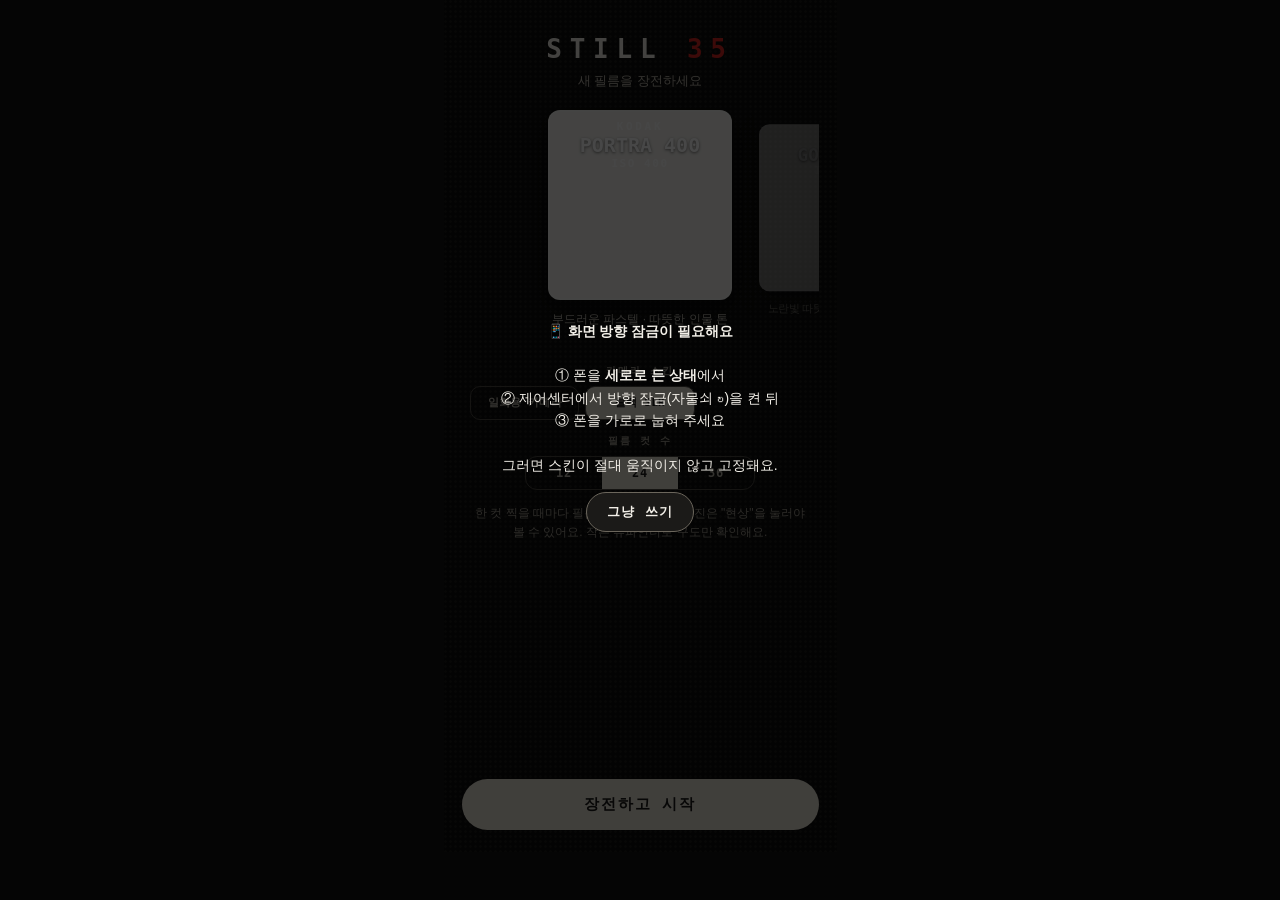
==== commit 46147630: "Still: 디카 새 스킨, 날짜 각인·빛샘·먼지 효과, 자동 업데이트 확인 Co-Authored-By: Claude Sonnet 5.5 <noreply@anthropic.com>" ====
--- a/index.html
+++ b/index.html
@@ -275,6 +275,6 @@
 </div>
 
 <script>window.STILL_APP="film"</script>
-<script src="app.js?v=20261022a"></script>
+<script src="app.js?v=20261026d"></script>
 </body>
 </html>
--- a/film.css
+++ b/film.css
@@ -130,6 +130,12 @@
 .lc .box small{font:700 11px var(--mono);letter-spacing:.24em;color:rgba(255,255,255,.85)}
 .lc .box b{font:800 20px var(--mono);color:#fff;text-shadow:0 1px 3px rgba(0,0,0,.5);padding:0 6px}
 .lc .box em{font:600 11px var(--mono);font-style:normal;color:rgba(255,255,255,.85);letter-spacing:.14em}
+/* 실제 필름 사진이 있으면 사진을 카드 가득 보여주고 글자는 아래 한 줄로 */
+.lc .box{position:relative;overflow:hidden;height:190px;justify-content:flex-start;gap:0;padding-top:10px;background:#f4f2ee}
+.lc .box img{height:112px;max-width:calc(100% - 20px);object-fit:contain;flex:none;margin-bottom:6px}
+.lc .box:has(img) small{color:#6b665c;margin-top:2px}
+.lc .box:has(img) b{color:#17140f;text-shadow:none;font-size:15px;letter-spacing:.04em}
+.lc .box:has(img) em{color:#6b665c}
 .lc p{margin-top:10px;font-size:12px;line-height:1.5;color:#c9c4b8;padding:0 10px;min-height:36px}
 .lcnt{display:flex;flex-direction:column;align-items:center;gap:8px}.lcnt small{font:600 10px var(--mono);letter-spacing:.2em;color:#9b968b}
 .lcnt .seg{width:230px}
@@ -248,3 +254,4 @@
 .albums .alf{display:none}
 .albums.selecting .alf{display:flex}
 .albums.selecting .alist{padding-bottom:100px}
+.fxnote{margin:8px 4px 2px;font-size:11px;color:#8d887d;text-align:center}
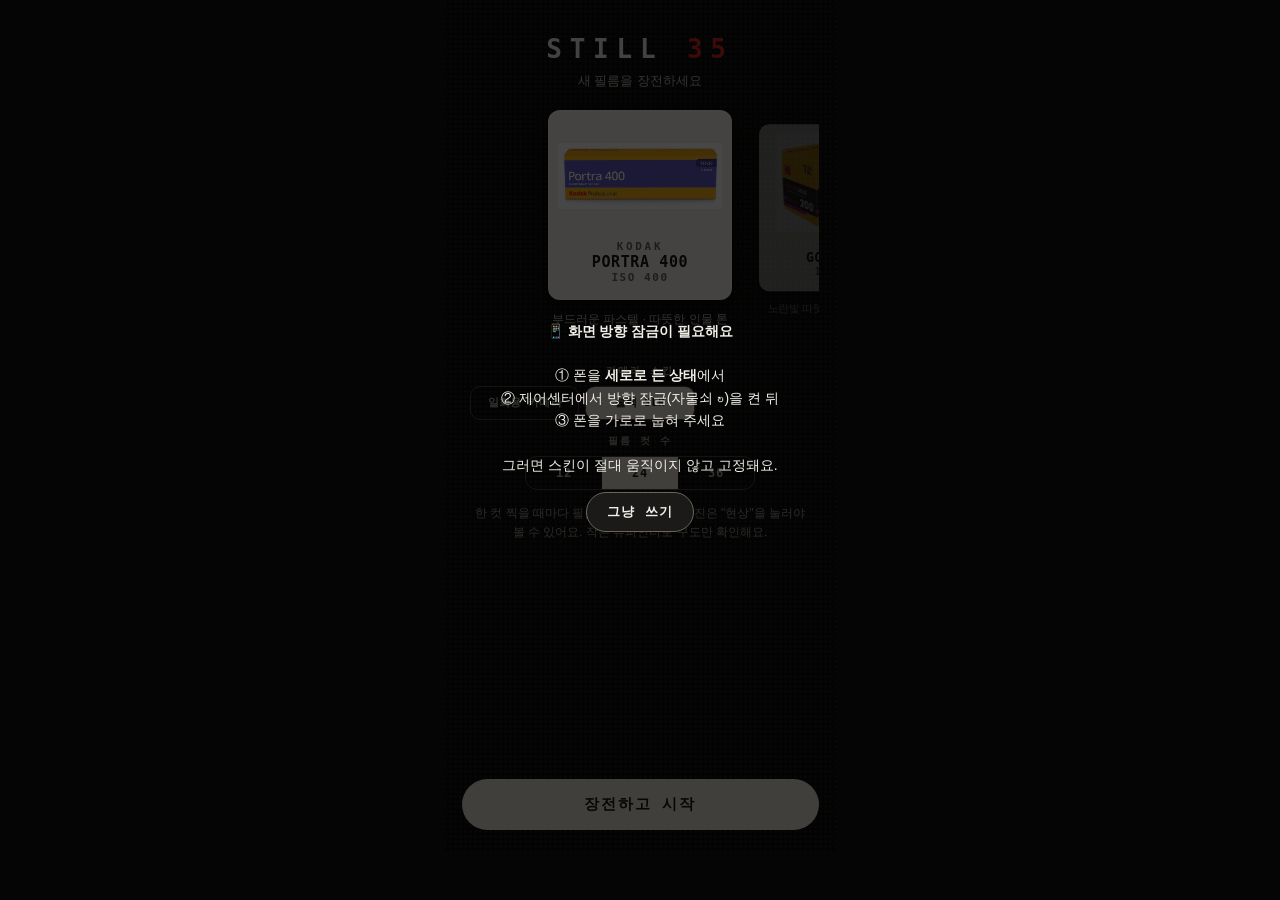
==== commit ad894564: "Still: 카운터 제거, 보관함 닫기 후 카메라 복귀 수정, 필름 사진 추가 Co-Authored-By: Claude Sonnet 5.5 <noreply@anthropic.com" ====
--- a/index.html
+++ b/index.html
@@ -275,6 +275,6 @@
 </div>
 
 <script>window.STILL_APP="film"</script>
-<script src="app.js?v=20261026d"></script>
+<script src="app.js?v=20261026e"></script>
 </body>
 </html>
